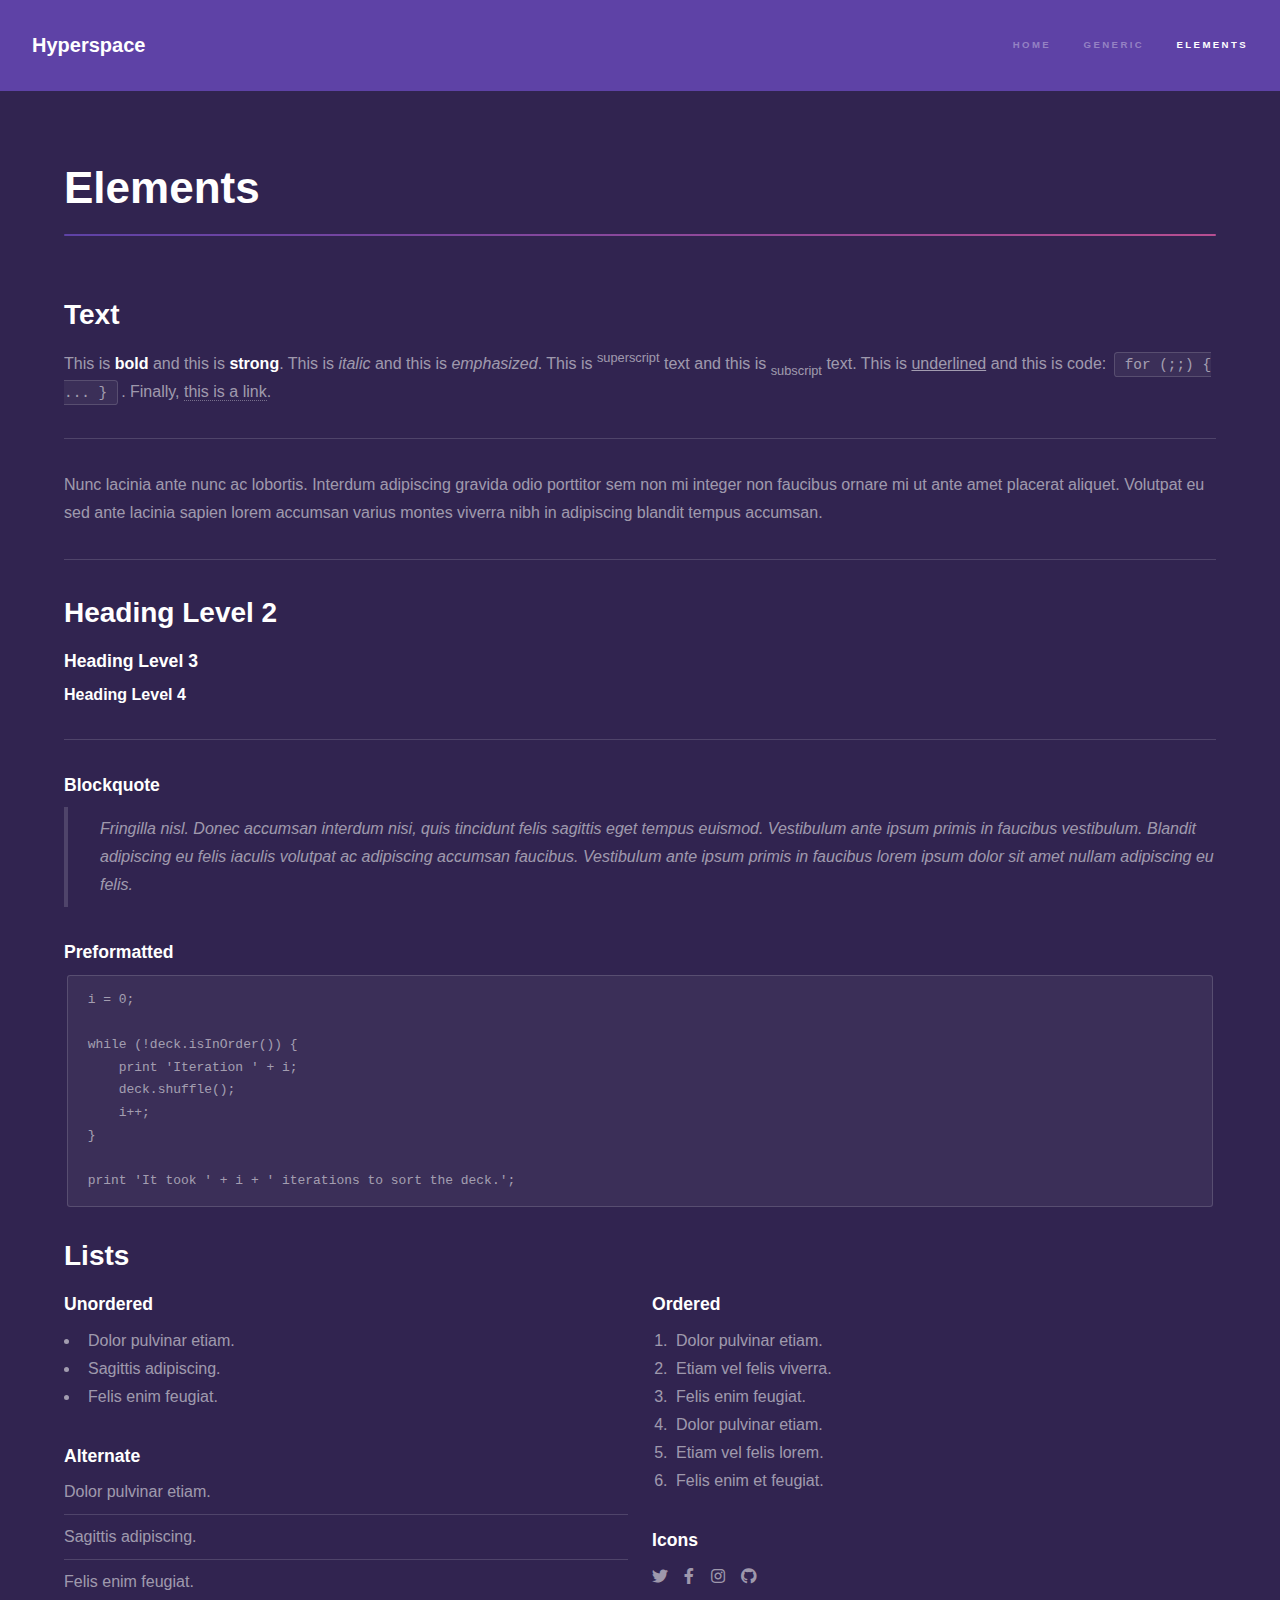
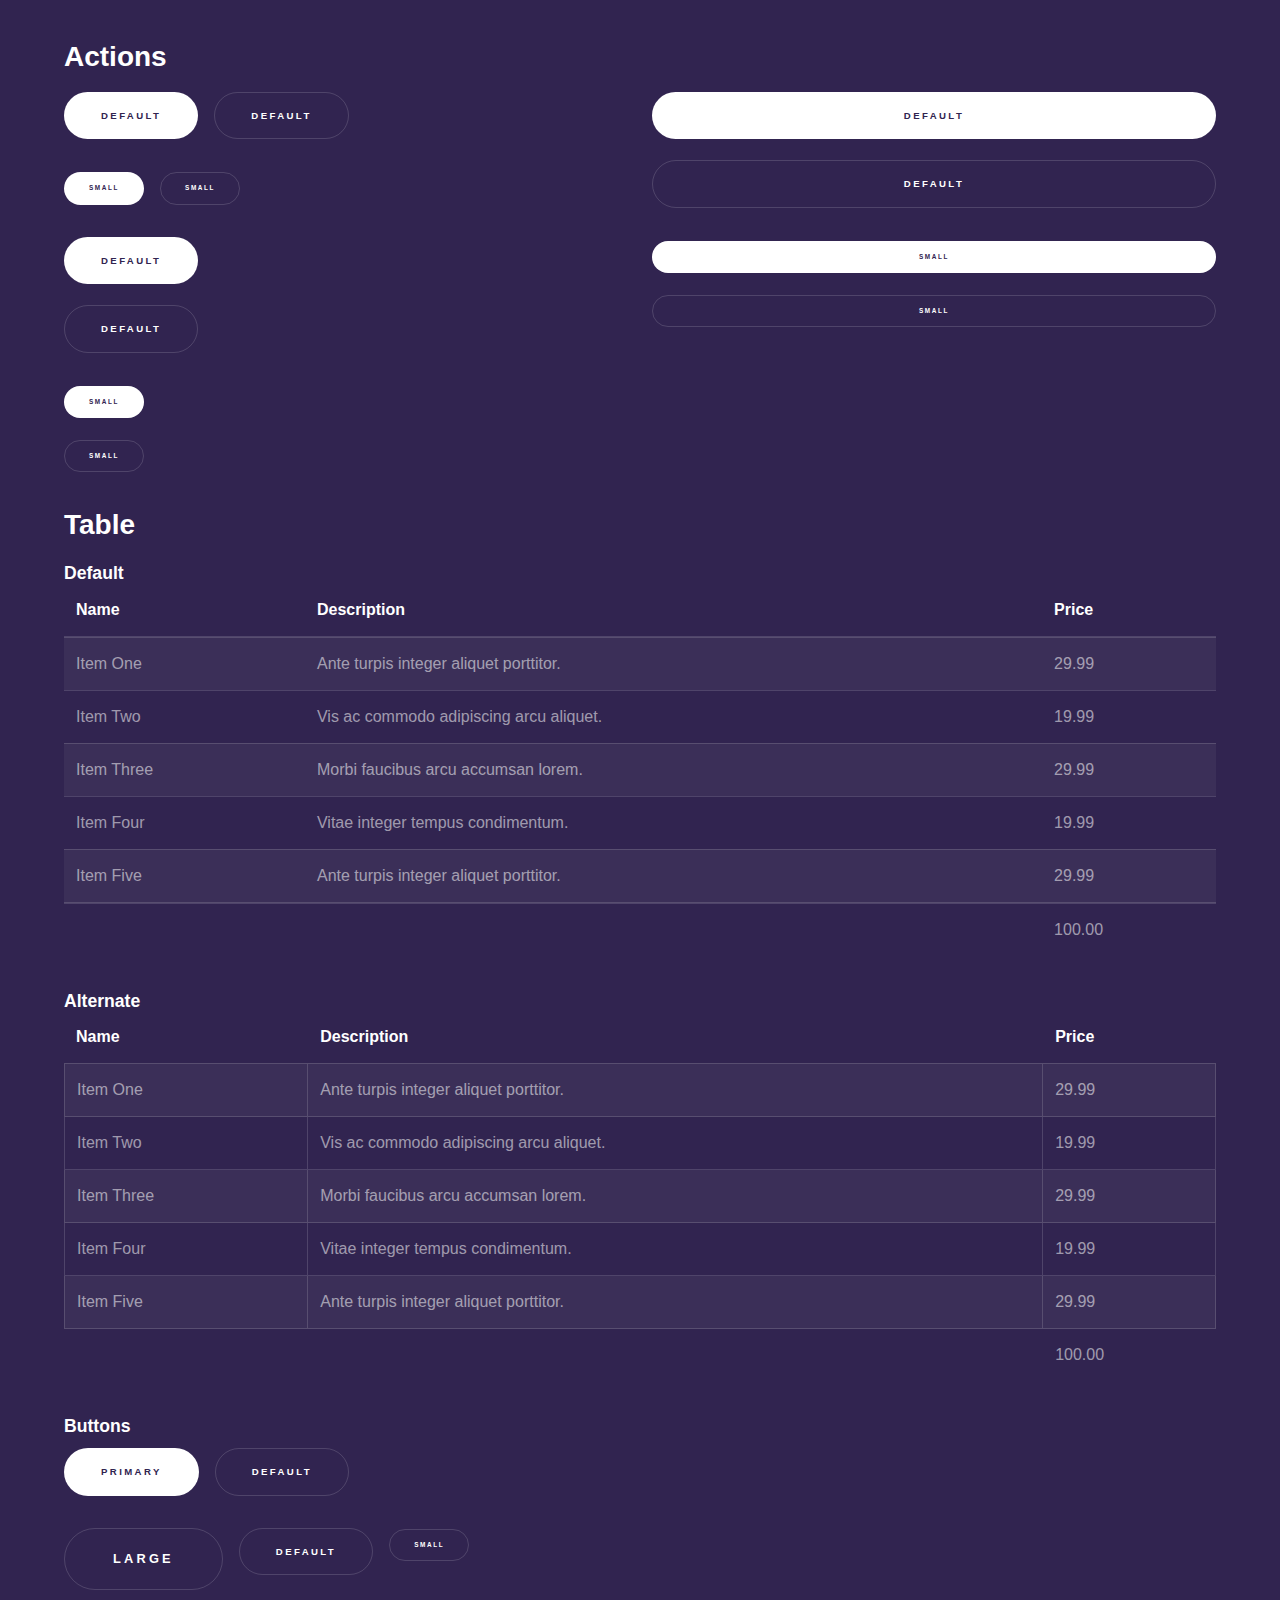
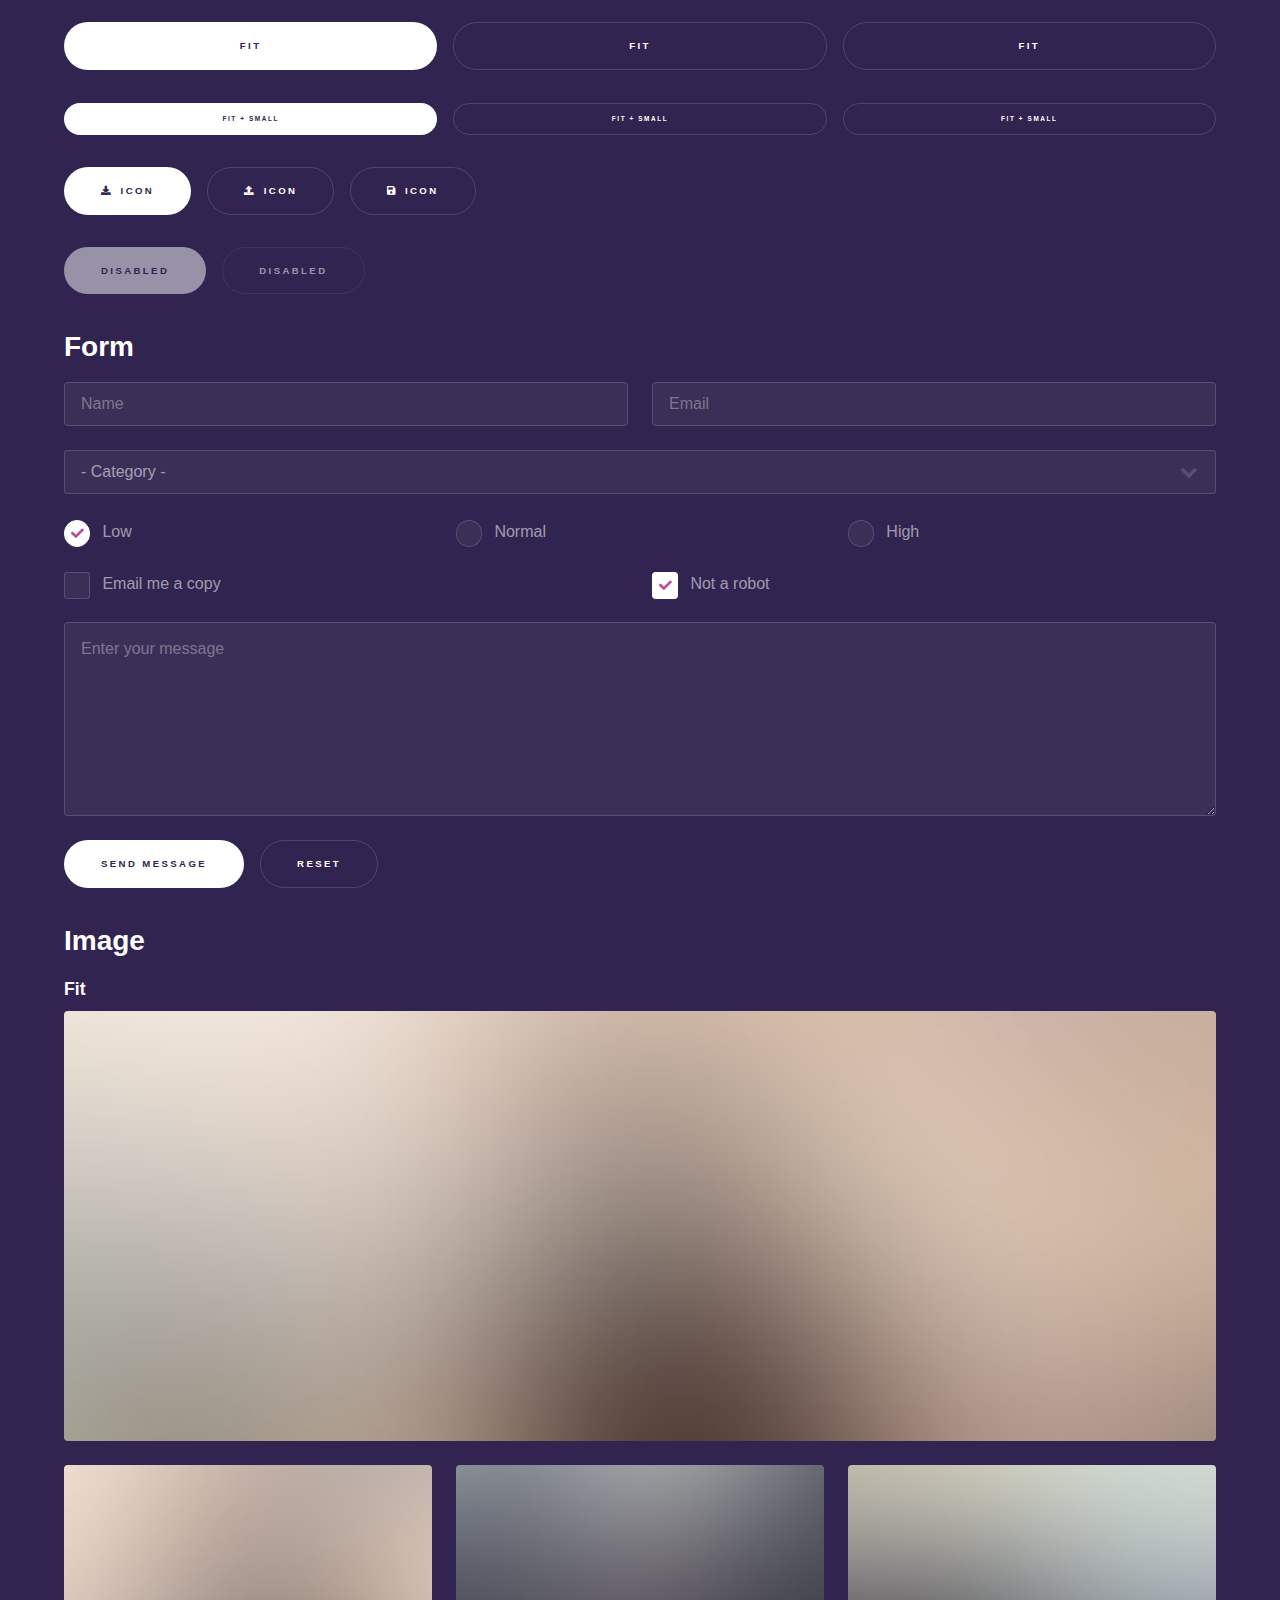
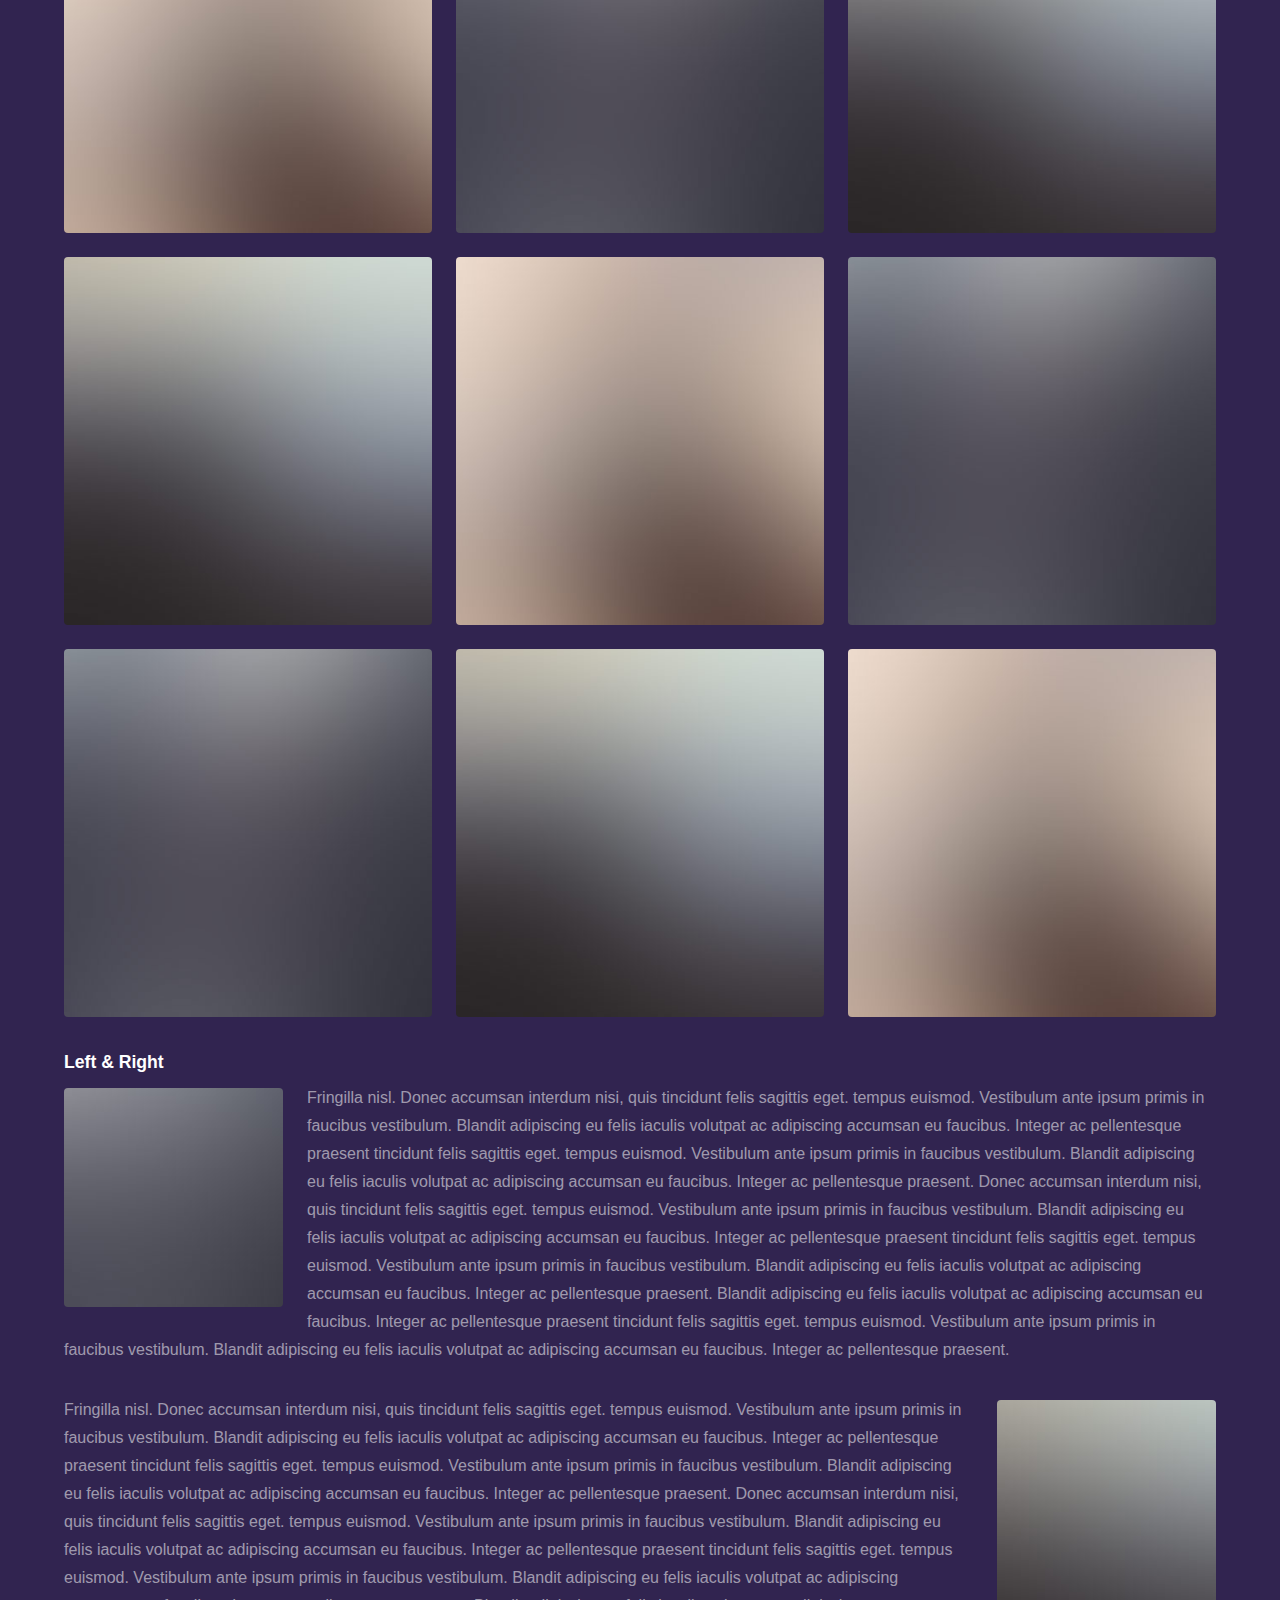
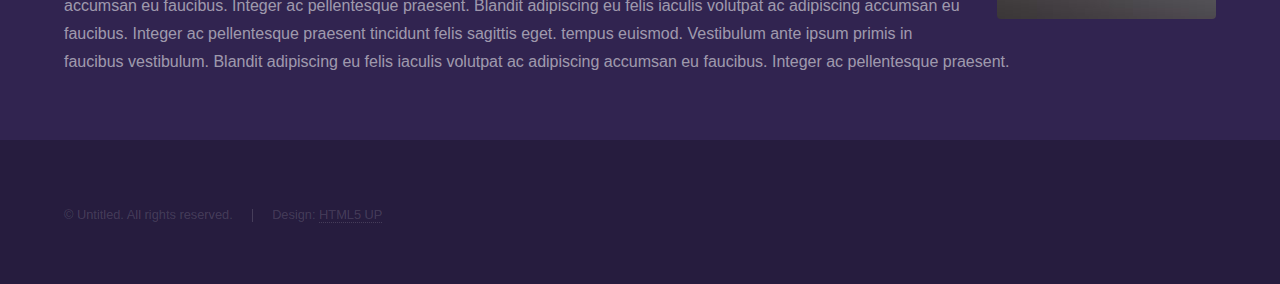
==== elements.html @ 71887a50 "Add files via upload" ====
<!DOCTYPE HTML>
<!--
	Hyperspace by HTML5 UP
	html5up.net | @ajlkn
	Free for personal and commercial use under the CCA 3.0 license (html5up.net/license)
-->
<html>
	<head>
		<title>Elements - Hyperspace by HTML5 UP</title>
		<meta charset="utf-8" />
		<meta name="viewport" content="width=device-width, initial-scale=1, user-scalable=no" />
		<link rel="stylesheet" href="assets/css/main.css" />
		<noscript><link rel="stylesheet" href="assets/css/noscript.css" /></noscript>
	</head>
	<body class="is-preload">

		<!-- Header -->
			<header id="header">
				<a href="index.html" class="title">Hyperspace</a>
				<nav>
					<ul>
						<li><a href="index.html">Home</a></li>
						<li><a href="generic.html">Generic</a></li>
						<li><a href="elements.html"  class="active">Elements</a></li>
					</ul>
				</nav>
			</header>

		<!-- Wrapper -->
			<div id="wrapper">

				<!-- Main -->
					<section id="main" class="wrapper">
						<div class="inner">
							<h1 class="major">Elements</h1>

							<!-- Text -->
								<section>
									<h2>Text</h2>
									<p>This is <b>bold</b> and this is <strong>strong</strong>. This is <i>italic</i> and this is <em>emphasized</em>.
									This is <sup>superscript</sup> text and this is <sub>subscript</sub> text.
									This is <u>underlined</u> and this is code: <code>for (;;) { ... }</code>. Finally, <a href="#">this is a link</a>.</p>
									<hr />
									<p>Nunc lacinia ante nunc ac lobortis. Interdum adipiscing gravida odio porttitor sem non mi integer non faucibus ornare mi ut ante amet placerat aliquet. Volutpat eu sed ante lacinia sapien lorem accumsan varius montes viverra nibh in adipiscing blandit tempus accumsan.</p>
									<hr />
									<h2>Heading Level 2</h2>
									<h3>Heading Level 3</h3>
									<h4>Heading Level 4</h4>
									<hr />
									<h3>Blockquote</h3>
									<blockquote>Fringilla nisl. Donec accumsan interdum nisi, quis tincidunt felis sagittis eget tempus euismod. Vestibulum ante ipsum primis in faucibus vestibulum. Blandit adipiscing eu felis iaculis volutpat ac adipiscing accumsan faucibus. Vestibulum ante ipsum primis in faucibus lorem ipsum dolor sit amet nullam adipiscing eu felis.</blockquote>
									<h3>Preformatted</h3>
									<pre><code>i = 0;

while (!deck.isInOrder()) {
    print 'Iteration ' + i;
    deck.shuffle();
    i++;
}

print 'It took ' + i + ' iterations to sort the deck.';</code></pre>
								</section>

							<!-- Lists -->
								<section>
									<h2>Lists</h2>
									<div class="row">
										<div class="col-6 col-12-medium">
											<h3>Unordered</h3>
											<ul>
												<li>Dolor pulvinar etiam.</li>
												<li>Sagittis adipiscing.</li>
												<li>Felis enim feugiat.</li>
											</ul>
											<h3>Alternate</h3>
											<ul class="alt">
												<li>Dolor pulvinar etiam.</li>
												<li>Sagittis adipiscing.</li>
												<li>Felis enim feugiat.</li>
											</ul>
										</div>
										<div class="col-6 col-12-medium">
											<h3>Ordered</h3>
											<ol>
												<li>Dolor pulvinar etiam.</li>
												<li>Etiam vel felis viverra.</li>
												<li>Felis enim feugiat.</li>
												<li>Dolor pulvinar etiam.</li>
												<li>Etiam vel felis lorem.</li>
												<li>Felis enim et feugiat.</li>
											</ol>
											<h3>Icons</h3>
											<ul class="icons">
												<li><a href="#" class="icon brands fa-twitter"><span class="label">Twitter</span></a></li>
												<li><a href="#" class="icon brands fa-facebook-f"><span class="label">Facebook</span></a></li>
												<li><a href="#" class="icon brands fa-instagram"><span class="label">Instagram</span></a></li>
												<li><a href="#" class="icon brands fa-github"><span class="label">Github</span></a></li>
											</ul>
										</div>
									</div>
									<h2>Actions</h2>
									<div class="row">
										<div class="col-6 col-12-medium">
											<ul class="actions">
												<li><a href="#" class="button primary">Default</a></li>
												<li><a href="#" class="button">Default</a></li>
											</ul>
											<ul class="actions small">
												<li><a href="#" class="button primary small">Small</a></li>
												<li><a href="#" class="button small">Small</a></li>
											</ul>
											<ul class="actions stacked">
												<li><a href="#" class="button primary">Default</a></li>
												<li><a href="#" class="button">Default</a></li>
											</ul>
											<ul class="actions stacked">
												<li><a href="#" class="button primary small">Small</a></li>
												<li><a href="#" class="button small">Small</a></li>
											</ul>
										</div>
										<div class="col-6 col-12-medium">
											<ul class="actions stacked">
												<li><a href="#" class="button primary fit">Default</a></li>
												<li><a href="#" class="button fit">Default</a></li>
											</ul>
											<ul class="actions stacked">
												<li><a href="#" class="button primary small fit">Small</a></li>
												<li><a href="#" class="button small fit">Small</a></li>
											</ul>
										</div>
									</div>
								</section>

							<!-- Table -->
								<section>
									<h2>Table</h2>
									<h3>Default</h3>
									<div class="table-wrapper">
										<table>
											<thead>
												<tr>
													<th>Name</th>
													<th>Description</th>
													<th>Price</th>
												</tr>
											</thead>
											<tbody>
												<tr>
													<td>Item One</td>
													<td>Ante turpis integer aliquet porttitor.</td>
													<td>29.99</td>
												</tr>
												<tr>
													<td>Item Two</td>
													<td>Vis ac commodo adipiscing arcu aliquet.</td>
													<td>19.99</td>
												</tr>
												<tr>
													<td>Item Three</td>
													<td> Morbi faucibus arcu accumsan lorem.</td>
													<td>29.99</td>
												</tr>
												<tr>
													<td>Item Four</td>
													<td>Vitae integer tempus condimentum.</td>
													<td>19.99</td>
												</tr>
												<tr>
													<td>Item Five</td>
													<td>Ante turpis integer aliquet porttitor.</td>
													<td>29.99</td>
												</tr>
											</tbody>
											<tfoot>
												<tr>
													<td colspan="2"></td>
													<td>100.00</td>
												</tr>
											</tfoot>
										</table>
									</div>

									<h3>Alternate</h3>
									<div class="table-wrapper">
										<table class="alt">
											<thead>
												<tr>
													<th>Name</th>
													<th>Description</th>
													<th>Price</th>
												</tr>
											</thead>
											<tbody>
												<tr>
													<td>Item One</td>
													<td>Ante turpis integer aliquet porttitor.</td>
													<td>29.99</td>
												</tr>
												<tr>
													<td>Item Two</td>
													<td>Vis ac commodo adipiscing arcu aliquet.</td>
													<td>19.99</td>
												</tr>
												<tr>
													<td>Item Three</td>
													<td> Morbi faucibus arcu accumsan lorem.</td>
													<td>29.99</td>
												</tr>
												<tr>
													<td>Item Four</td>
													<td>Vitae integer tempus condimentum.</td>
													<td>19.99</td>
												</tr>
												<tr>
													<td>Item Five</td>
													<td>Ante turpis integer aliquet porttitor.</td>
													<td>29.99</td>
												</tr>
											</tbody>
											<tfoot>
												<tr>
													<td colspan="2"></td>
													<td>100.00</td>
												</tr>
											</tfoot>
										</table>
									</div>
								</section>

							<!-- Buttons -->
								<section>
									<h3>Buttons</h3>
									<ul class="actions">
										<li><a href="#" class="button primary">Primary</a></li>
										<li><a href="#" class="button">Default</a></li>
									</ul>
									<ul class="actions">
										<li><a href="#" class="button large">Large</a></li>
										<li><a href="#" class="button">Default</a></li>
										<li><a href="#" class="button small">Small</a></li>
									</ul>
									<ul class="actions fit">
										<li><a href="#" class="button primary fit">Fit</a></li>
										<li><a href="#" class="button fit">Fit</a></li>
										<li><a href="#" class="button fit">Fit</a></li>
									</ul>
									<ul class="actions fit small">
										<li><a href="#" class="button primary fit small">Fit + Small</a></li>
										<li><a href="#" class="button fit small">Fit + Small</a></li>
										<li><a href="#" class="button fit small">Fit + Small</a></li>
									</ul>
									<ul class="actions">
										<li><a href="#" class="button primary icon solid fa-download">Icon</a></li>
										<li><a href="#" class="button icon solid fa-upload">Icon</a></li>
										<li><a href="#" class="button icon solid fa-save">Icon</a></li>
									</ul>
									<ul class="actions">
										<li><span class="button primary disabled">Disabled</span></li>
										<li><span class="button disabled">Disabled</span></li>
									</ul>
								</section>

							<!-- Form -->
								<section>
									<h2>Form</h2>
									<form method="post" action="#">
										<div class="row gtr-uniform">
											<div class="col-6 col-12-xsmall">
												<input type="text" name="demo-name" id="demo-name" value="" placeholder="Name" />
											</div>
											<div class="col-6 col-12-xsmall">
												<input type="email" name="demo-email" id="demo-email" value="" placeholder="Email" />
											</div>
											<div class="col-12">
												<select name="demo-category" id="demo-category">
													<option value="">- Category -</option>
													<option value="1">Manufacturing</option>
													<option value="1">Shipping</option>
													<option value="1">Administration</option>
													<option value="1">Human Resources</option>
												</select>
											</div>
											<div class="col-4 col-12-small">
												<input type="radio" id="demo-priority-low" name="demo-priority" checked>
												<label for="demo-priority-low">Low</label>
											</div>
											<div class="col-4 col-12-small">
												<input type="radio" id="demo-priority-normal" name="demo-priority">
												<label for="demo-priority-normal">Normal</label>
											</div>
											<div class="col-4 col-12-small">
												<input type="radio" id="demo-priority-high" name="demo-priority">
												<label for="demo-priority-high">High</label>
											</div>
											<div class="col-6 col-12-small">
												<input type="checkbox" id="demo-copy" name="demo-copy">
												<label for="demo-copy">Email me a copy</label>
											</div>
											<div class="col-6 col-12-small">
												<input type="checkbox" id="demo-human" name="demo-human" checked>
												<label for="demo-human">Not a robot</label>
											</div>
											<div class="col-12">
												<textarea name="demo-message" id="demo-message" placeholder="Enter your message" rows="6"></textarea>
											</div>
											<div class="col-12">
												<ul class="actions">
													<li><input type="submit" value="Send Message" class="primary" /></li>
													<li><input type="reset" value="Reset" /></li>
												</ul>
											</div>
										</div>
									</form>
								</section>

							<!-- Image -->
								<section>
									<h2>Image</h2>
									<h3>Fit</h3>
									<div class="box alt">
										<div class="row gtr-uniform">
											<div class="col-12"><span class="image fit"><img src="images/pic04.jpg" alt="" /></span></div>
											<div class="col-4"><span class="image fit"><img src="images/pic01.jpg" alt="" /></span></div>
											<div class="col-4"><span class="image fit"><img src="images/pic02.jpg" alt="" /></span></div>
											<div class="col-4"><span class="image fit"><img src="images/pic03.jpg" alt="" /></span></div>
											<div class="col-4"><span class="image fit"><img src="images/pic03.jpg" alt="" /></span></div>
											<div class="col-4"><span class="image fit"><img src="images/pic01.jpg" alt="" /></span></div>
											<div class="col-4"><span class="image fit"><img src="images/pic02.jpg" alt="" /></span></div>
											<div class="col-4"><span class="image fit"><img src="images/pic02.jpg" alt="" /></span></div>
											<div class="col-4"><span class="image fit"><img src="images/pic03.jpg" alt="" /></span></div>
											<div class="col-4"><span class="image fit"><img src="images/pic01.jpg" alt="" /></span></div>
										</div>
									</div>
									<h3>Left &amp; Right</h3>
									<p><span class="image left"><img src="images/pic05.jpg" alt="" /></span>Fringilla nisl. Donec accumsan interdum nisi, quis tincidunt felis sagittis eget. tempus euismod. Vestibulum ante ipsum primis in faucibus vestibulum. Blandit adipiscing eu felis iaculis volutpat ac adipiscing accumsan eu faucibus. Integer ac pellentesque praesent tincidunt felis sagittis eget. tempus euismod. Vestibulum ante ipsum primis in faucibus vestibulum. Blandit adipiscing eu felis iaculis volutpat ac adipiscing accumsan eu faucibus. Integer ac pellentesque praesent. Donec accumsan interdum nisi, quis tincidunt felis sagittis eget. tempus euismod. Vestibulum ante ipsum primis in faucibus vestibulum. Blandit adipiscing eu felis iaculis volutpat ac adipiscing accumsan eu faucibus. Integer ac pellentesque praesent tincidunt felis sagittis eget. tempus euismod. Vestibulum ante ipsum primis in faucibus vestibulum. Blandit adipiscing eu felis iaculis volutpat ac adipiscing accumsan eu faucibus. Integer ac pellentesque praesent. Blandit adipiscing eu felis iaculis volutpat ac adipiscing accumsan eu faucibus. Integer ac pellentesque praesent tincidunt felis sagittis eget. tempus euismod. Vestibulum ante ipsum primis in faucibus vestibulum. Blandit adipiscing eu felis iaculis volutpat ac adipiscing accumsan eu faucibus. Integer ac pellentesque praesent.</p>
									<p><span class="image right"><img src="images/pic06.jpg" alt="" /></span>Fringilla nisl. Donec accumsan interdum nisi, quis tincidunt felis sagittis eget. tempus euismod. Vestibulum ante ipsum primis in faucibus vestibulum. Blandit adipiscing eu felis iaculis volutpat ac adipiscing accumsan eu faucibus. Integer ac pellentesque praesent tincidunt felis sagittis eget. tempus euismod. Vestibulum ante ipsum primis in faucibus vestibulum. Blandit adipiscing eu felis iaculis volutpat ac adipiscing accumsan eu faucibus. Integer ac pellentesque praesent. Donec accumsan interdum nisi, quis tincidunt felis sagittis eget. tempus euismod. Vestibulum ante ipsum primis in faucibus vestibulum. Blandit adipiscing eu felis iaculis volutpat ac adipiscing accumsan eu faucibus. Integer ac pellentesque praesent tincidunt felis sagittis eget. tempus euismod. Vestibulum ante ipsum primis in faucibus vestibulum. Blandit adipiscing eu felis iaculis volutpat ac adipiscing accumsan eu faucibus. Integer ac pellentesque praesent. Blandit adipiscing eu felis iaculis volutpat ac adipiscing accumsan eu faucibus. Integer ac pellentesque praesent tincidunt felis sagittis eget. tempus euismod. Vestibulum ante ipsum primis in faucibus vestibulum. Blandit adipiscing eu felis iaculis volutpat ac adipiscing accumsan eu faucibus. Integer ac pellentesque praesent.</p>
								</section>

						</div>
					</section>

			</div>

		<!-- Footer -->
			<footer id="footer" class="wrapper alt">
				<div class="inner">
					<ul class="menu">
						<li>&copy; Untitled. All rights reserved.</li><li>Design: <a href="http://html5up.net">HTML5 UP</a></li>
					</ul>
				</div>
			</footer>

		<!-- Scripts -->
			<script src="assets/js/jquery.min.js"></script>
			<script src="assets/js/jquery.scrollex.min.js"></script>
			<script src="assets/js/jquery.scrolly.min.js"></script>
			<script src="assets/js/browser.min.js"></script>
			<script src="assets/js/breakpoints.min.js"></script>
			<script src="assets/js/util.js"></script>
			<script src="assets/js/main.js"></script>

	</body>
</html>
---- assets/css/main.css ----
@import url(fontawesome-all.min.css);

/*
	Hyperspace by HTML5 UP
	html5up.net | @ajlkn
	Free for personal and commercial use under the CCA 3.0 license (html5up.net/license)
*/

html, body, div, span, applet, object,
iframe, h1, h2, h3, h4, h5, h6, p, blockquote,
pre, a, abbr, acronym, address, big, cite,
code, del, dfn, em, img, ins, kbd, q, s, samp,
small, strike, strong, sub, sup, tt, var, b,
u, i, center, dl, dt, dd, ol, ul, li, fieldset,
form, label, legend, table, caption, tbody,
tfoot, thead, tr, th, td, article, aside,
canvas, details, embed, figure, figcaption,
footer, header, hgroup, menu, nav, output, ruby,
section, summary, time, mark, audio, video {
	margin: 0;
	padding: 0;
	border: 0;
	font-size: 100%;
	font: inherit;
	vertical-align: baseline;}

article, aside, details, figcaption, figure,
footer, header, hgroup, menu, nav, section {
	display: block;}

body {
	line-height: 1;
}

ol, ul {
	list-style: none;
}

blockquote, q {
	quotes: none;
}

	blockquote:before, blockquote:after, q:before, q:after {
		content: '';
		content: none;
	}

table {
	border-collapse: collapse;
	border-spacing: 0;
}

body {
	-webkit-text-size-adjust: none;
}

mark {
	background-color: transparent;
	color: inherit;
}

input::-moz-focus-inner {
	border: 0;
	padding: 0;
}

input, select, textarea {
	-moz-appearance: none;
	-webkit-appearance: none;
	-ms-appearance: none;
	appearance: none;
}

/* Basic */

	@-ms-viewport {
		width: device-width;
	}

	body {
		-ms-overflow-style: scrollbar;
	}

	@media screen and (max-width: 480px) {

		html, body {
			min-width: 320px;
		}

	}

	html {
		box-sizing: border-box;
	}

	*, *:before, *:after {
		box-sizing: inherit;
	}

	body {
		background: #312450;
	}

		body.is-preload *, body.is-preload *:before, body.is-preload *:after {
			-moz-animation: none !important;
			-webkit-animation: none !important;
			-ms-animation: none !important;
			animation: none !important;
			-moz-transition: none !important;
			-webkit-transition: none !important;
			-ms-transition: none !important;
			transition: none !important;
		}

/* Type */

	body, input, select, textarea {
		color: rgba(255, 255, 255, 0.55);
		font-family: Arial, Helvetica, sans-serif;
		font-size: 16.5pt;
		font-weight: normal;
		line-height: 1.75;
	}

		@media screen and (max-width: 1680px) {

			body, input, select, textarea {
				font-size: 13pt;
			}

		}

		@media screen and (max-width: 1280px) {

			body, input, select, textarea {
				font-size: 12pt;
			}

		}

		@media screen and (max-width: 360px) {

			body, input, select, textarea {
				font-size: 11pt;
			}

		}

	a {
		-moz-transition: color 0.2s ease, border-bottom-color 0.2s ease;
		-webkit-transition: color 0.2s ease, border-bottom-color 0.2s ease;
		-ms-transition: color 0.2s ease, border-bottom-color 0.2s ease;
		transition: color 0.2s ease, border-bottom-color 0.2s ease;
		border-bottom: dotted 1px rgba(255, 255, 255, 0.35);
		color: inherit;
		text-decoration: none;
	}

		a:hover {
			border-bottom-color: transparent;
			color: #ffffff;
		}

	strong, b {
		color: #ffffff;
		font-weight: bold;
	}

	em, i {
		font-style: italic;
	}

	p {
		margin: 0 0 2em 0;
	}

	h1, h2, h3, h4, h5, h6 {
		color: #ffffff;
		font-weight: bold;
		line-height: 1.5;
		margin: 0 0 0.5em 0;
	}

		h1 a, h2 a, h3 a, h4 a, h5 a, h6 a {
			color: inherit;
			text-decoration: none;
		}

	h1 {
		font-size: 2.75em;
	}

		h1.major {
			margin: 0 0 1.3em 0;
			position: relative;
			padding-bottom: 0.35em;
		}

			h1.major:after {
				background-image: -moz-linear-gradient(to right, #5e42a6, #b74e91);
				background-image: -webkit-linear-gradient(to right, #5e42a6, #b74e91);
				background-image: -ms-linear-gradient(to right, #5e42a6, #b74e91);
				background-image: linear-gradient(to right, #5e42a6, #b74e91);
				-moz-transition: max-width 0.2s ease;
				-webkit-transition: max-width 0.2s ease;
				-ms-transition: max-width 0.2s ease;
				transition: max-width 0.2s ease;
				border-radius: 0.2em;
				bottom: 0;
				content: '';
				height: 0.05em;
				position: absolute;
				right: 0;
				width: 100%;
			}

	h2 {
		font-size: 1.75em;
	}

	h3 {
		font-size: 1.1em;
	}

	h4 {
		font-size: 1em;
	}

	h5 {
		font-size: 0.8em;
	}

	h6 {
		font-size: 0.6em;
	}

	@media screen and (max-width: 736px) {

		h1 {
			font-size: 2em;
		}

		h2 {
			font-size: 1.25em;
		}

		h3 {
			font-size: 1em;
		}

		h4 {
			font-size: 0.8em;
		}

		h5 {
			font-size: 0.6em;
		}

		h6 {
			font-size: 0.6em;
		}

	}

	sub {
		font-size: 0.8em;
		position: relative;
		top: 0.5em;
	}

	sup {
		font-size: 0.8em;
		position: relative;
		top: -0.5em;
	}

	blockquote {
		border-left: solid 4px rgba(255, 255, 255, 0.15);
		font-style: italic;
		margin: 0 0 2em 0;
		padding: 0.5em 0 0.5em 2em;
	}

	code {
		background: rgba(255, 255, 255, 0.05);
		border-radius: 0.25em;
		border: solid 1px rgba(255, 255, 255, 0.15);
		font-family: "Courier New", monospace;
		font-size: 0.9em;
		margin: 0 0.25em;
		padding: 0.25em 0.65em;
	}

	pre {
		-webkit-overflow-scrolling: touch;
		font-family: "Courier New", monospace;
		font-size: 0.9em;
		margin: 0 0 2em 0;
	}

		pre code {
			display: block;
			line-height: 1.75em;
			padding: 1em 1.5em;
			overflow-x: auto;
		}

	hr {
		border: 0;
		border-bottom: solid 1px rgba(255, 255, 255, 0.15);
		margin: 2em 0;
	}

		hr.major {
			margin: 3em 0;
		}

	.align-left {
		text-align: left;
	}

	.align-center {
		text-align: center;
	}

	.align-right {
		text-align: right;
	}

/* Row */

	.row {
		display: flex;
		flex-wrap: wrap;
		box-sizing: border-box;
		align-items: stretch;
	}

		.row > * {
			box-sizing: border-box;
		}

		.row.gtr-uniform > * > :last-child {
			margin-bottom: 0;
		}

		.row.aln-left {
			justify-content: flex-start;
		}

		.row.aln-center {
			justify-content: center;
		}

		.row.aln-right {
			justify-content: flex-end;
		}

		.row.aln-top {
			align-items: flex-start;
		}

		.row.aln-middle {
			align-items: center;
		}

		.row.aln-bottom {
			align-items: flex-end;
		}

		.row > .imp {
			order: -1;
		}

		.row > .col-1 {
			width: 8.33333%;
		}

		.row > .off-1 {
			margin-left: 8.33333%;
		}

		.row > .col-2 {
			width: 16.66667%;
		}

		.row > .off-2 {
			margin-left: 16.66667%;
		}

		.row > .col-3 {
			width: 25%;
		}

		.row > .off-3 {
			margin-left: 25%;
		}

		.row > .col-4 {
			width: 33.33333%;
		}

		.row > .off-4 {
			margin-left: 33.33333%;
		}

		.row > .col-5 {
			width: 41.66667%;
		}

		.row > .off-5 {
			margin-left: 41.66667%;
		}

		.row > .col-6 {
			width: 50%;
		}

		.row > .off-6 {
			margin-left: 50%;
		}

		.row > .col-7 {
			width: 58.33333%;
		}

		.row > .off-7 {
			margin-left: 58.33333%;
		}

		.row > .col-8 {
			width: 66.66667%;
		}

		.row > .off-8 {
			margin-left: 66.66667%;
		}

		.row > .col-9 {
			width: 75%;
		}

		.row > .off-9 {
			margin-left: 75%;
		}

		.row > .col-10 {
			width: 83.33333%;
		}

		.row > .off-10 {
			margin-left: 83.33333%;
		}

		.row > .col-11 {
			width: 91.66667%;
		}

		.row > .off-11 {
			margin-left: 91.66667%;
		}

		.row > .col-12 {
			width: 100%;
		}

		.row > .off-12 {
			margin-left: 100%;
		}

		.row.gtr-0 {
			margin-top: 0;
			margin-left: 0em;
		}

			.row.gtr-0 > * {
				padding: 0 0 0 0em;
			}

			.row.gtr-0.gtr-uniform {
				margin-top: 0em;
			}

				.row.gtr-0.gtr-uniform > * {
					padding-top: 0em;
				}

		.row.gtr-25 {
			margin-top: 0;
			margin-left: -0.375em;
		}

			.row.gtr-25 > * {
				padding: 0 0 0 0.375em;
			}

			.row.gtr-25.gtr-uniform {
				margin-top: -0.375em;
			}

				.row.gtr-25.gtr-uniform > * {
					padding-top: 0.375em;
				}

		.row.gtr-50 {
			margin-top: 0;
			margin-left: -0.75em;
		}

			.row.gtr-50 > * {
				padding: 0 0 0 0.75em;
			}

			.row.gtr-50.gtr-uniform {
				margin-top: -0.75em;
			}

				.row.gtr-50.gtr-uniform > * {
					padding-top: 0.75em;
				}

		.row {
			margin-top: 0;
			margin-left: -1.5em;
		}

			.row > * {
				padding: 0 0 0 1.5em;
			}

			.row.gtr-uniform {
				margin-top: -1.5em;
			}

				.row.gtr-uniform > * {
					padding-top: 1.5em;
				}

		.row.gtr-150 {
			margin-top: 0;
			margin-left: -2.25em;
		}

			.row.gtr-150 > * {
				padding: 0 0 0 2.25em;
			}

			.row.gtr-150.gtr-uniform {
				margin-top: -2.25em;
			}

				.row.gtr-150.gtr-uniform > * {
					padding-top: 2.25em;
				}

		.row.gtr-200 {
			margin-top: 0;
			margin-left: -3em;
		}

			.row.gtr-200 > * {
				padding: 0 0 0 3em;
			}

			.row.gtr-200.gtr-uniform {
				margin-top: -3em;
			}

				.row.gtr-200.gtr-uniform > * {
					padding-top: 3em;
				}

		@media screen and (max-width: 1680px) {

			.row {
				display: flex;
				flex-wrap: wrap;
				box-sizing: border-box;
				align-items: stretch;
			}

				.row > * {
					box-sizing: border-box;
				}

				.row.gtr-uniform > * > :last-child {
					margin-bottom: 0;
				}

				.row.aln-left {
					justify-content: flex-start;
				}

				.row.aln-center {
					justify-content: center;
				}

				.row.aln-right {
					justify-content: flex-end;
				}

				.row.aln-top {
					align-items: flex-start;
				}

				.row.aln-middle {
					align-items: center;
				}

				.row.aln-bottom {
					align-items: flex-end;
				}

				.row > .imp-xlarge {
					order: -1;
				}

				.row > .col-1-xlarge {
					width: 8.33333%;
				}

				.row > .off-1-xlarge {
					margin-left: 8.33333%;
				}

				.row > .col-2-xlarge {
					width: 16.66667%;
				}

				.row > .off-2-xlarge {
					margin-left: 16.66667%;
				}

				.row > .col-3-xlarge {
					width: 25%;
				}

				.row > .off-3-xlarge {
					margin-left: 25%;
				}

				.row > .col-4-xlarge {
					width: 33.33333%;
				}

				.row > .off-4-xlarge {
					margin-left: 33.33333%;
				}

				.row > .col-5-xlarge {
					width: 41.66667%;
				}

				.row > .off-5-xlarge {
					margin-left: 41.66667%;
				}

				.row > .col-6-xlarge {
					width: 50%;
				}

				.row > .off-6-xlarge {
					margin-left: 50%;
				}

				.row > .col-7-xlarge {
					width: 58.33333%;
				}

				.row > .off-7-xlarge {
					margin-left: 58.33333%;
				}

				.row > .col-8-xlarge {
					width: 66.66667%;
				}

				.row > .off-8-xlarge {
					margin-left: 66.66667%;
				}

				.row > .col-9-xlarge {
					width: 75%;
				}

				.row > .off-9-xlarge {
					margin-left: 75%;
				}

				.row > .col-10-xlarge {
					width: 83.33333%;
				}

				.row > .off-10-xlarge {
					margin-left: 83.33333%;
				}

				.row > .col-11-xlarge {
					width: 91.66667%;
				}

				.row > .off-11-xlarge {
					margin-left: 91.66667%;
				}

				.row > .col-12-xlarge {
					width: 100%;
				}

				.row > .off-12-xlarge {
					margin-left: 100%;
				}

				.row.gtr-0 {
					margin-top: 0;
					margin-left: 0em;
				}

					.row.gtr-0 > * {
						padding: 0 0 0 0em;
					}

					.row.gtr-0.gtr-uniform {
						margin-top: 0em;
					}

						.row.gtr-0.gtr-uniform > * {
							padding-top: 0em;
						}

				.row.gtr-25 {
					margin-top: 0;
					margin-left: -0.375em;
				}

					.row.gtr-25 > * {
						padding: 0 0 0 0.375em;
					}

					.row.gtr-25.gtr-uniform {
						margin-top: -0.375em;
					}

						.row.gtr-25.gtr-uniform > * {
							padding-top: 0.375em;
						}

				.row.gtr-50 {
					margin-top: 0;
					margin-left: -0.75em;
				}

					.row.gtr-50 > * {
						padding: 0 0 0 0.75em;
					}

					.row.gtr-50.gtr-uniform {
						margin-top: -0.75em;
					}

						.row.gtr-50.gtr-uniform > * {
							padding-top: 0.75em;
						}

				.row {
					margin-top: 0;
					margin-left: -1.5em;
				}

					.row > * {
						padding: 0 0 0 1.5em;
					}

					.row.gtr-uniform {
						margin-top: -1.5em;
					}

						.row.gtr-uniform > * {
							padding-top: 1.5em;
						}

				.row.gtr-150 {
					margin-top: 0;
					margin-left: -2.25em;
				}

					.row.gtr-150 > * {
						padding: 0 0 0 2.25em;
					}

					.row.gtr-150.gtr-uniform {
						margin-top: -2.25em;
					}

						.row.gtr-150.gtr-uniform > * {
							padding-top: 2.25em;
						}

				.row.gtr-200 {
					margin-top: 0;
					margin-left: -3em;
				}

					.row.gtr-200 > * {
						padding: 0 0 0 3em;
					}

					.row.gtr-200.gtr-uniform {
						margin-top: -3em;
					}

						.row.gtr-200.gtr-uniform > * {
							padding-top: 3em;
						}

		}

		@media screen and (max-width: 1280px) {

			.row {
				display: flex;
				flex-wrap: wrap;
				box-sizing: border-box;
				align-items: stretch;
			}

				.row > * {
					box-sizing: border-box;
				}

				.row.gtr-uniform > * > :last-child {
					margin-bottom: 0;
				}

				.row.aln-left {
					justify-content: flex-start;
				}

				.row.aln-center {
					justify-content: center;
				}

				.row.aln-right {
					justify-content: flex-end;
				}

				.row.aln-top {
					align-items: flex-start;
				}

				.row.aln-middle {
					align-items: center;
				}

				.row.aln-bottom {
					align-items: flex-end;
				}

				.row > .imp-large {
					order: -1;
				}

				.row > .col-1-large {
					width: 8.33333%;
				}

				.row > .off-1-large {
					margin-left: 8.33333%;
				}

				.row > .col-2-large {
					width: 16.66667%;
				}

				.row > .off-2-large {
					margin-left: 16.66667%;
				}

				.row > .col-3-large {
					width: 25%;
				}

				.row > .off-3-large {
					margin-left: 25%;
				}

				.row > .col-4-large {
					width: 33.33333%;
				}

				.row > .off-4-large {
					margin-left: 33.33333%;
				}

				.row > .col-5-large {
					width: 41.66667%;
				}

				.row > .off-5-large {
					margin-left: 41.66667%;
				}

				.row > .col-6-large {
					width: 50%;
				}

				.row > .off-6-large {
					margin-left: 50%;
				}

				.row > .col-7-large {
					width: 58.33333%;
				}

				.row > .off-7-large {
					margin-left: 58.33333%;
				}

				.row > .col-8-large {
					width: 66.66667%;
				}

				.row > .off-8-large {
					margin-left: 66.66667%;
				}

				.row > .col-9-large {
					width: 75%;
				}

				.row > .off-9-large {
					margin-left: 75%;
				}

				.row > .col-10-large {
					width: 83.33333%;
				}

				.row > .off-10-large {
					margin-left: 83.33333%;
				}

				.row > .col-11-large {
					width: 91.66667%;
				}

				.row > .off-11-large {
					margin-left: 91.66667%;
				}

				.row > .col-12-large {
					width: 100%;
				}

				.row > .off-12-large {
					margin-left: 100%;
				}

				.row.gtr-0 {
					margin-top: 0;
					margin-left: 0em;
				}

					.row.gtr-0 > * {
						padding: 0 0 0 0em;
					}

					.row.gtr-0.gtr-uniform {
						margin-top: 0em;
					}

						.row.gtr-0.gtr-uniform > * {
							padding-top: 0em;
						}

				.row.gtr-25 {
					margin-top: 0;
					margin-left: -0.375em;
				}

					.row.gtr-25 > * {
						padding: 0 0 0 0.375em;
					}

					.row.gtr-25.gtr-uniform {
						margin-top: -0.375em;
					}

						.row.gtr-25.gtr-uniform > * {
							padding-top: 0.375em;
						}

				.row.gtr-50 {
					margin-top: 0;
					margin-left: -0.75em;
				}

					.row.gtr-50 > * {
						padding: 0 0 0 0.75em;
					}

					.row.gtr-50.gtr-uniform {
						margin-top: -0.75em;
					}

						.row.gtr-50.gtr-uniform > * {
							padding-top: 0.75em;
						}

				.row {
					margin-top: 0;
					margin-left: -1.5em;
				}

					.row > * {
						padding: 0 0 0 1.5em;
					}

					.row.gtr-uniform {
						margin-top: -1.5em;
					}

						.row.gtr-uniform > * {
							padding-top: 1.5em;
						}

				.row.gtr-150 {
					margin-top: 0;
					margin-left: -2.25em;
				}

					.row.gtr-150 > * {
						padding: 0 0 0 2.25em;
					}

					.row.gtr-150.gtr-uniform {
						margin-top: -2.25em;
					}

						.row.gtr-150.gtr-uniform > * {
							padding-top: 2.25em;
						}

				.row.gtr-200 {
					margin-top: 0;
					margin-left: -3em;
				}

					.row.gtr-200 > * {
						padding: 0 0 0 3em;
					}

					.row.gtr-200.gtr-uniform {
						margin-top: -3em;
					}

						.row.gtr-200.gtr-uniform > * {
							padding-top: 3em;
						}

		}

		@media screen and (max-width: 980px) {

			.row {
				display: flex;
				flex-wrap: wrap;
				box-sizing: border-box;
				align-items: stretch;
			}

				.row > * {
					box-sizing: border-box;
				}

				.row.gtr-uniform > * > :last-child {
					margin-bottom: 0;
				}

				.row.aln-left {
					justify-content: flex-start;
				}

				.row.aln-center {
					justify-content: center;
				}

				.row.aln-right {
					justify-content: flex-end;
				}

				.row.aln-top {
					align-items: flex-start;
				}

				.row.aln-middle {
					align-items: center;
				}

				.row.aln-bottom {
					align-items: flex-end;
				}

				.row > .imp-medium {
					order: -1;
				}

				.row > .col-1-medium {
					width: 8.33333%;
				}

				.row > .off-1-medium {
					margin-left: 8.33333%;
				}

				.row > .col-2-medium {
					width: 16.66667%;
				}

				.row > .off-2-medium {
					margin-left: 16.66667%;
				}

				.row > .col-3-medium {
					width: 25%;
				}

				.row > .off-3-medium {
					margin-left: 25%;
				}

				.row > .col-4-medium {
					width: 33.33333%;
				}

				.row > .off-4-medium {
					margin-left: 33.33333%;
				}

				.row > .col-5-medium {
					width: 41.66667%;
				}

				.row > .off-5-medium {
					margin-left: 41.66667%;
				}

				.row > .col-6-medium {
					width: 50%;
				}

				.row > .off-6-medium {
					margin-left: 50%;
				}

				.row > .col-7-medium {
					width: 58.33333%;
				}

				.row > .off-7-medium {
					margin-left: 58.33333%;
				}

				.row > .col-8-medium {
					width: 66.66667%;
				}

				.row > .off-8-medium {
					margin-left: 66.66667%;
				}

				.row > .col-9-medium {
					width: 75%;
				}

				.row > .off-9-medium {
					margin-left: 75%;
				}

				.row > .col-10-medium {
					width: 83.33333%;
				}

				.row > .off-10-medium {
					margin-left: 83.33333%;
				}

				.row > .col-11-medium {
					width: 91.66667%;
				}

				.row > .off-11-medium {
					margin-left: 91.66667%;
				}

				.row > .col-12-medium {
					width: 100%;
				}

				.row > .off-12-medium {
					margin-left: 100%;
				}

				.row.gtr-0 {
					margin-top: 0;
					margin-left: 0em;
				}

					.row.gtr-0 > * {
						padding: 0 0 0 0em;
					}

					.row.gtr-0.gtr-uniform {
						margin-top: 0em;
					}

						.row.gtr-0.gtr-uniform > * {
							padding-top: 0em;
						}

				.row.gtr-25 {
					margin-top: 0;
					margin-left: -0.375em;
				}

					.row.gtr-25 > * {
						padding: 0 0 0 0.375em;
					}

					.row.gtr-25.gtr-uniform {
						margin-top: -0.375em;
					}

						.row.gtr-25.gtr-uniform > * {
							padding-top: 0.375em;
						}

				.row.gtr-50 {
					margin-top: 0;
					margin-left: -0.75em;
				}

					.row.gtr-50 > * {
						padding: 0 0 0 0.75em;
					}

					.row.gtr-50.gtr-uniform {
						margin-top: -0.75em;
					}

						.row.gtr-50.gtr-uniform > * {
							padding-top: 0.75em;
						}

				.row {
					margin-top: 0;
					margin-left: -1.5em;
				}

					.row > * {
						padding: 0 0 0 1.5em;
					}

					.row.gtr-uniform {
						margin-top: -1.5em;
					}

						.row.gtr-uniform > * {
							padding-top: 1.5em;
						}

				.row.gtr-150 {
					margin-top: 0;
					margin-left: -2.25em;
				}

					.row.gtr-150 > * {
						padding: 0 0 0 2.25em;
					}

					.row.gtr-150.gtr-uniform {
						margin-top: -2.25em;
					}

						.row.gtr-150.gtr-uniform > * {
							padding-top: 2.25em;
						}

				.row.gtr-200 {
					margin-top: 0;
					margin-left: -3em;
				}

					.row.gtr-200 > * {
						padding: 0 0 0 3em;
					}

					.row.gtr-200.gtr-uniform {
						margin-top: -3em;
					}

						.row.gtr-200.gtr-uniform > * {
							padding-top: 3em;
						}

		}

		@media screen and (max-width: 736px) {

			.row {
				display: flex;
				flex-wrap: wrap;
				box-sizing: border-box;
				align-items: stretch;
			}

				.row > * {
					box-sizing: border-box;
				}

				.row.gtr-uniform > * > :last-child {
					margin-bottom: 0;
				}

				.row.aln-left {
					justify-content: flex-start;
				}

				.row.aln-center {
					justify-content: center;
				}

				.row.aln-right {
					justify-content: flex-end;
				}

				.row.aln-top {
					align-items: flex-start;
				}

				.row.aln-middle {
					align-items: center;
				}

				.row.aln-bottom {
					align-items: flex-end;
				}

				.row > .imp-small {
					order: -1;
				}

				.row > .col-1-small {
					width: 8.33333%;
				}

				.row > .off-1-small {
					margin-left: 8.33333%;
				}

				.row > .col-2-small {
					width: 16.66667%;
				}

				.row > .off-2-small {
					margin-left: 16.66667%;
				}

				.row > .col-3-small {
					width: 25%;
				}

				.row > .off-3-small {
					margin-left: 25%;
				}

				.row > .col-4-small {
					width: 33.33333%;
				}

				.row > .off-4-small {
					margin-left: 33.33333%;
				}

				.row > .col-5-small {
					width: 41.66667%;
				}

				.row > .off-5-small {
					margin-left: 41.66667%;
				}

				.row > .col-6-small {
					width: 50%;
				}

				.row > .off-6-small {
					margin-left: 50%;
				}

				.row > .col-7-small {
					width: 58.33333%;
				}

				.row > .off-7-small {
					margin-left: 58.33333%;
				}

				.row > .col-8-small {
					width: 66.66667%;
				}

				.row > .off-8-small {
					margin-left: 66.66667%;
				}

				.row > .col-9-small {
					width: 75%;
				}

				.row > .off-9-small {
					margin-left: 75%;
				}

				.row > .col-10-small {
					width: 83.33333%;
				}

				.row > .off-10-small {
					margin-left: 83.33333%;
				}

				.row > .col-11-small {
					width: 91.66667%;
				}

				.row > .off-11-small {
					margin-left: 91.66667%;
				}

				.row > .col-12-small {
					width: 100%;
				}

				.row > .off-12-small {
					margin-left: 100%;
				}

				.row.gtr-0 {
					margin-top: 0;
					margin-left: 0em;
				}

					.row.gtr-0 > * {
						padding: 0 0 0 0em;
					}

					.row.gtr-0.gtr-uniform {
						margin-top: 0em;
					}

						.row.gtr-0.gtr-uniform > * {
							padding-top: 0em;
						}

				.row.gtr-25 {
					margin-top: 0;
					margin-left: -0.375em;
				}

					.row.gtr-25 > * {
						padding: 0 0 0 0.375em;
					}

					.row.gtr-25.gtr-uniform {
						margin-top: -0.375em;
					}

						.row.gtr-25.gtr-uniform > * {
							padding-top: 0.375em;
						}

				.row.gtr-50 {
					margin-top: 0;
					margin-left: -0.75em;
				}

					.row.gtr-50 > * {
						padding: 0 0 0 0.75em;
					}

					.row.gtr-50.gtr-uniform {
						margin-top: -0.75em;
					}

						.row.gtr-50.gtr-uniform > * {
							padding-top: 0.75em;
						}

				.row {
					margin-top: 0;
					margin-left: -1.5em;
				}

					.row > * {
						padding: 0 0 0 1.5em;
					}

					.row.gtr-uniform {
						margin-top: -1.5em;
					}

						.row.gtr-uniform > * {
							padding-top: 1.5em;
						}

				.row.gtr-150 {
					margin-top: 0;
					margin-left: -2.25em;
				}

					.row.gtr-150 > * {
						padding: 0 0 0 2.25em;
					}

					.row.gtr-150.gtr-uniform {
						margin-top: -2.25em;
					}

						.row.gtr-150.gtr-uniform > * {
							padding-top: 2.25em;
						}

				.row.gtr-200 {
					margin-top: 0;
					margin-left: -3em;
				}

					.row.gtr-200 > * {
						padding: 0 0 0 3em;
					}

					.row.gtr-200.gtr-uniform {
						margin-top: -3em;
					}

						.row.gtr-200.gtr-uniform > * {
							padding-top: 3em;
						}

		}

		@media screen and (max-width: 480px) {

			.row {
				display: flex;
				flex-wrap: wrap;
				box-sizing: border-box;
				align-items: stretch;
			}

				.row > * {
					box-sizing: border-box;
				}

				.row.gtr-uniform > * > :last-child {
					margin-bottom: 0;
				}

				.row.aln-left {
					justify-content: flex-start;
				}

				.row.aln-center {
					justify-content: center;
				}

				.row.aln-right {
					justify-content: flex-end;
				}

				.row.aln-top {
					align-items: flex-start;
				}

				.row.aln-middle {
					align-items: center;
				}

				.row.aln-bottom {
					align-items: flex-end;
				}

				.row > .imp-xsmall {
					order: -1;
				}

				.row > .col-1-xsmall {
					width: 8.33333%;
				}

				.row > .off-1-xsmall {
					margin-left: 8.33333%;
				}

				.row > .col-2-xsmall {
					width: 16.66667%;
				}

				.row > .off-2-xsmall {
					margin-left: 16.66667%;
				}

				.row > .col-3-xsmall {
					width: 25%;
				}

				.row > .off-3-xsmall {
					margin-left: 25%;
				}

				.row > .col-4-xsmall {
					width: 33.33333%;
				}

				.row > .off-4-xsmall {
					margin-left: 33.33333%;
				}

				.row > .col-5-xsmall {
					width: 41.66667%;
				}

				.row > .off-5-xsmall {
					margin-left: 41.66667%;
				}

				.row > .col-6-xsmall {
					width: 50%;
				}

				.row > .off-6-xsmall {
					margin-left: 50%;
				}

				.row > .col-7-xsmall {
					width: 58.33333%;
				}

				.row > .off-7-xsmall {
					margin-left: 58.33333%;
				}

				.row > .col-8-xsmall {
					width: 66.66667%;
				}

				.row > .off-8-xsmall {
					margin-left: 66.66667%;
				}

				.row > .col-9-xsmall {
					width: 75%;
				}

				.row > .off-9-xsmall {
					margin-left: 75%;
				}

				.row > .col-10-xsmall {
					width: 83.33333%;
				}

				.row > .off-10-xsmall {
					margin-left: 83.33333%;
				}

				.row > .col-11-xsmall {
					width: 91.66667%;
				}

				.row > .off-11-xsmall {
					margin-left: 91.66667%;
				}

				.row > .col-12-xsmall {
					width: 100%;
				}

				.row > .off-12-xsmall {
					margin-left: 100%;
				}

				.row.gtr-0 {
					margin-top: 0;
					margin-left: 0em;
				}

					.row.gtr-0 > * {
						padding: 0 0 0 0em;
					}

					.row.gtr-0.gtr-uniform {
						margin-top: 0em;
					}

						.row.gtr-0.gtr-uniform > * {
							padding-top: 0em;
						}

				.row.gtr-25 {
					margin-top: 0;
					margin-left: -0.375em;
				}

					.row.gtr-25 > * {
						padding: 0 0 0 0.375em;
					}

					.row.gtr-25.gtr-uniform {
						margin-top: -0.375em;
					}

						.row.gtr-25.gtr-uniform > * {
							padding-top: 0.375em;
						}

				.row.gtr-50 {
					margin-top: 0;
					margin-left: -0.75em;
				}

					.row.gtr-50 > * {
						padding: 0 0 0 0.75em;
					}

					.row.gtr-50.gtr-uniform {
						margin-top: -0.75em;
					}

						.row.gtr-50.gtr-uniform > * {
							padding-top: 0.75em;
						}

				.row {
					margin-top: 0;
					margin-left: -1.5em;
				}

					.row > * {
						padding: 0 0 0 1.5em;
					}

					.row.gtr-uniform {
						margin-top: -1.5em;
					}

						.row.gtr-uniform > * {
							padding-top: 1.5em;
						}

				.row.gtr-150 {
					margin-top: 0;
					margin-left: -2.25em;
				}

					.row.gtr-150 > * {
						padding: 0 0 0 2.25em;
					}

					.row.gtr-150.gtr-uniform {
						margin-top: -2.25em;
					}

						.row.gtr-150.gtr-uniform > * {
							padding-top: 2.25em;
						}

				.row.gtr-200 {
					margin-top: 0;
					margin-left: -3em;
				}

					.row.gtr-200 > * {
						padding: 0 0 0 3em;
					}

					.row.gtr-200.gtr-uniform {
						margin-top: -3em;
					}

						.row.gtr-200.gtr-uniform > * {
							padding-top: 3em;
						}

		}

/* Box */

	.box {
		border-radius: 0.25em;
		border: solid 1px rgba(255, 255, 255, 0.15);
		margin-bottom: 2em;
		padding: 1.5em;
	}

		.box > :last-child,
		.box > :last-child > :last-child,
		.box > :last-child > :last-child > :last-child {
			margin-bottom: 0;
		}

		.box.alt {
			border: 0;
			border-radius: 0;
			padding: 0;
		}

/* Button */

	input[type="submit"],
	input[type="reset"],
	input[type="button"],
	button,
	.button {
		-moz-appearance: none;
		-webkit-appearance: none;
		-ms-appearance: none;
		appearance: none;
		-moz-transition: border-color 0.2s ease;
		-webkit-transition: border-color 0.2s ease;
		-ms-transition: border-color 0.2s ease;
		transition: border-color 0.2s ease;
		background-color: transparent;
		border: solid 1px !important;
		border-color: rgba(255, 255, 255, 0.15) !important;
		border-radius: 3em;
		color: #ffffff !important;
		cursor: pointer;
		display: inline-block;
		font-size: 0.6em;
		font-weight: bold;
		height: calc(4.75em + 2px);
		letter-spacing: 0.25em;
		line-height: 4.75em;
		outline: 0;
		padding: 0 3.75em;
		position: relative;
		text-align: center;
		text-decoration: none;
		text-transform: uppercase;
		white-space: nowrap;
	}

		input[type="submit"]:after,
		input[type="reset"]:after,
		input[type="button"]:after,
		button:after,
		.button:after {
			-moz-transform: scale(0.25);
			-webkit-transform: scale(0.25);
			-ms-transform: scale(0.25);
			transform: scale(0.25);
			pointer-events: none;
			-moz-transition: opacity 0.2s ease, -moz-transform 0.2s ease;
			-webkit-transition: opacity 0.2s ease, -webkit-transform 0.2s ease;
			-ms-transition: opacity 0.2s ease, -ms-transform 0.2s ease;
			transition: opacity 0.2s ease, transform 0.2s ease;
			background: #ffffff;
			border-radius: 3em;
			content: '';
			height: 100%;
			left: 0;
			opacity: 0;
			position: absolute;
			top: 0;
			width: 100%;
		}

		input[type="submit"].icon:before,
		input[type="reset"].icon:before,
		input[type="button"].icon:before,
		button.icon:before,
		.button.icon:before {
			margin-right: 0.75em;
		}

		input[type="submit"].fit,
		input[type="reset"].fit,
		input[type="button"].fit,
		button.fit,
		.button.fit {
			width: 100%;
		}

		input[type="submit"].small,
		input[type="reset"].small,
		input[type="button"].small,
		button.small,
		.button.small {
			font-size: 0.4em;
		}

		input[type="submit"].large,
		input[type="reset"].large,
		input[type="button"].large,
		button.large,
		.button.large {
			font-size: 0.8em;
		}

		input[type="submit"].primary,
		input[type="reset"].primary,
		input[type="button"].primary,
		button.primary,
		.button.primary {
			background-color: #ffffff;
			color: #312450 !important;
		}

			input[type="submit"].primary:after,
			input[type="reset"].primary:after,
			input[type="button"].primary:after,
			button.primary:after,
			.button.primary:after {
				display: none;
			}

		input[type="submit"].disabled, input[type="submit"]:disabled,
		input[type="reset"].disabled,
		input[type="reset"]:disabled,
		input[type="button"].disabled,
		input[type="button"]:disabled,
		button.disabled,
		button:disabled,
		.button.disabled,
		.button:disabled {
			cursor: default;
			opacity: 0.5;
			pointer-events: none;
		}

		input[type="submit"]:hover,
		input[type="reset"]:hover,
		input[type="button"]:hover,
		button:hover,
		.button:hover {
			border-color: rgba(255, 255, 255, 0.55) !important;
		}

			input[type="submit"]:hover:after,
			input[type="reset"]:hover:after,
			input[type="button"]:hover:after,
			button:hover:after,
			.button:hover:after {
				opacity: 0.05;
				-moz-transform: scale(1);
				-webkit-transform: scale(1);
				-ms-transform: scale(1);
				transform: scale(1);
			}

			input[type="submit"]:hover:active,
			input[type="reset"]:hover:active,
			input[type="button"]:hover:active,
			button:hover:active,
			.button:hover:active {
				border-color: #ffffff !important;
			}

				input[type="submit"]:hover:active:after,
				input[type="reset"]:hover:active:after,
				input[type="button"]:hover:active:after,
				button:hover:active:after,
				.button:hover:active:after {
					opacity: 0.1;
				}

/* Features */

	.features {
		display: -moz-flex;
		display: -webkit-flex;
		display: -ms-flex;
		display: flex;
		-moz-flex-wrap: wrap;
		-webkit-flex-wrap: wrap;
		-ms-flex-wrap: wrap;
		flex-wrap: wrap;
		border-radius: 0.25em;
		border: solid 1px rgba(255, 255, 255, 0.15);
		background: rgba(255, 255, 255, 0.05);
		margin: 0 0 2em 0;
	}

		.features section {
			padding: 3.5em 3em 1em 7em ;
			width: 50%;
			border-top: solid 1px rgba(255, 255, 255, 0.15);
			position: relative;
		}

			.features section:nth-child(-n + 2) {
				border-top-width: 0;
			}

			.features section:nth-child(2n) {
				border-left: solid 1px rgba(255, 255, 255, 0.15);
			}

			.features section .icon {
				-moz-transition: opacity 0.5s ease, -moz-transform 0.5s ease;
				-webkit-transition: opacity 0.5s ease, -webkit-transform 0.5s ease;
				-ms-transition: opacity 0.5s ease, -ms-transform 0.5s ease;
				transition: opacity 0.5s ease, transform 0.5s ease;
				-moz-transition-delay: 1s;
				-webkit-transition-delay: 1s;
				-ms-transition-delay: 1s;
				transition-delay: 1s;
				-moz-transform: scale(1);
				-webkit-transform: scale(1);
				-ms-transform: scale(1);
				transform: scale(1);
				position: absolute;
				left: 3em;
				top: 3em;
				opacity: 1;
			}

			.features section:nth-child(1) .icon {
				-moz-transition-delay: 0.15s;
				-webkit-transition-delay: 0.15s;
				-ms-transition-delay: 0.15s;
				transition-delay: 0.15s;
			}

			.features section:nth-child(2) .icon {
				-moz-transition-delay: 0.3s;
				-webkit-transition-delay: 0.3s;
				-ms-transition-delay: 0.3s;
				transition-delay: 0.3s;
			}

			.features section:nth-child(3) .icon {
				-moz-transition-delay: 0.45s;
				-webkit-transition-delay: 0.45s;
				-ms-transition-delay: 0.45s;
				transition-delay: 0.45s;
			}

			.features section:nth-child(4) .icon {
				-moz-transition-delay: 0.6s;
				-webkit-transition-delay: 0.6s;
				-ms-transition-delay: 0.6s;
				transition-delay: 0.6s;
			}

			.features section:nth-child(5) .icon {
				-moz-transition-delay: 0.75s;
				-webkit-transition-delay: 0.75s;
				-ms-transition-delay: 0.75s;
				transition-delay: 0.75s;
			}

			.features section:nth-child(6) .icon {
				-moz-transition-delay: 0.9s;
				-webkit-transition-delay: 0.9s;
				-ms-transition-delay: 0.9s;
				transition-delay: 0.9s;
			}

			.features section:nth-child(7) .icon {
				-moz-transition-delay: 1.05s;
				-webkit-transition-delay: 1.05s;
				-ms-transition-delay: 1.05s;
				transition-delay: 1.05s;
			}

			.features section:nth-child(8) .icon {
				-moz-transition-delay: 1.2s;
				-webkit-transition-delay: 1.2s;
				-ms-transition-delay: 1.2s;
				transition-delay: 1.2s;
			}

			.features section:nth-child(9) .icon {
				-moz-transition-delay: 1.35s;
				-webkit-transition-delay: 1.35s;
				-ms-transition-delay: 1.35s;
				transition-delay: 1.35s;
			}

			.features section:nth-child(10) .icon {
				-moz-transition-delay: 1.5s;
				-webkit-transition-delay: 1.5s;
				-ms-transition-delay: 1.5s;
				transition-delay: 1.5s;
			}

			.features section:nth-child(11) .icon {
				-moz-transition-delay: 1.65s;
				-webkit-transition-delay: 1.65s;
				-ms-transition-delay: 1.65s;
				transition-delay: 1.65s;
			}

			.features section:nth-child(12) .icon {
				-moz-transition-delay: 1.8s;
				-webkit-transition-delay: 1.8s;
				-ms-transition-delay: 1.8s;
				transition-delay: 1.8s;
			}

			.features section:nth-child(13) .icon {
				-moz-transition-delay: 1.95s;
				-webkit-transition-delay: 1.95s;
				-ms-transition-delay: 1.95s;
				transition-delay: 1.95s;
			}

			.features section:nth-child(14) .icon {
				-moz-transition-delay: 2.1s;
				-webkit-transition-delay: 2.1s;
				-ms-transition-delay: 2.1s;
				transition-delay: 2.1s;
			}

			.features section:nth-child(15) .icon {
				-moz-transition-delay: 2.25s;
				-webkit-transition-delay: 2.25s;
				-ms-transition-delay: 2.25s;
				transition-delay: 2.25s;
			}

			.features section:nth-child(16) .icon {
				-moz-transition-delay: 2.4s;
				-webkit-transition-delay: 2.4s;
				-ms-transition-delay: 2.4s;
				transition-delay: 2.4s;
			}

			.features section:nth-child(17) .icon {
				-moz-transition-delay: 2.55s;
				-webkit-transition-delay: 2.55s;
				-ms-transition-delay: 2.55s;
				transition-delay: 2.55s;
			}

			.features section:nth-child(18) .icon {
				-moz-transition-delay: 2.7s;
				-webkit-transition-delay: 2.7s;
				-ms-transition-delay: 2.7s;
				transition-delay: 2.7s;
			}

			.features section:nth-child(19) .icon {
				-moz-transition-delay: 2.85s;
				-webkit-transition-delay: 2.85s;
				-ms-transition-delay: 2.85s;
				transition-delay: 2.85s;
			}

			.features section:nth-child(20) .icon {
				-moz-transition-delay: 3s;
				-webkit-transition-delay: 3s;
				-ms-transition-delay: 3s;
				transition-delay: 3s;
			}

		.features.inactive section .icon {
			-moz-transform: scale(0.5);
			-webkit-transform: scale(0.5);
			-ms-transform: scale(0.5);
			transform: scale(0.5);
			opacity: 0;
		}

		@media screen and (max-width: 980px) {

			.features {
				display: block;
			}

				.features section {
					border-top-width: 1px !important;
					border-left-width: 0 !important;
					width: 100%;
				}

					.features section:first-child {
						border-top-width: 0 !important;
					}

		}

		@media screen and (max-width: 736px) {

			.features section {
				padding: 2.5em 1.5em 0.1em 5.5em ;
			}

				.features section .icon {
					left: 1.5em;
					top: 2em;
				}

		}

		@media screen and (max-width: 480px) {

			.features section {
				padding: 2em 1.5em 0.1em 1.5em ;
			}

				.features section .icon {
					left: 0;
					position: relative;
					top: 0;
				}

		}

/* Form */

	form {
		margin: 0 0 2em 0;
	}

		form > :last-child {
			margin-bottom: 0;
		}

		form > .fields {
			display: -moz-flex;
			display: -webkit-flex;
			display: -ms-flex;
			display: flex;
			-moz-flex-wrap: wrap;
			-webkit-flex-wrap: wrap;
			-ms-flex-wrap: wrap;
			flex-wrap: wrap;
			width: calc(100% + 3em);
			margin: -1.5em 0 2em -1.5em;
		}

			form > .fields > .field {
				-moz-flex-grow: 0;
				-webkit-flex-grow: 0;
				-ms-flex-grow: 0;
				flex-grow: 0;
				-moz-flex-shrink: 0;
				-webkit-flex-shrink: 0;
				-ms-flex-shrink: 0;
				flex-shrink: 0;
				padding: 1.5em 0 0 1.5em;
				width: calc(100% - 1.5em);
			}

				form > .fields > .field.half {
					width: calc(50% - 0.75em);
				}

				form > .fields > .field.third {
					width: calc(100%/3 - 0.5em);
				}

				form > .fields > .field.quarter {
					width: calc(25% - 0.375em);
				}

		@media screen and (max-width: 480px) {

			form > .fields {
				width: calc(100% + 3em);
				margin: -1.5em 0 2em -1.5em;
			}

				form > .fields > .field {
					padding: 1.5em 0 0 1.5em;
					width: calc(100% - 1.5em);
				}

					form > .fields > .field.half {
						width: calc(100% - 1.5em);
					}

					form > .fields > .field.third {
						width: calc(100% - 1.5em);
					}

					form > .fields > .field.quarter {
						width: calc(100% - 1.5em);
					}

		}

	label {
		color: #ffffff;
		font-weight: bold;
		line-height: 1.5;
		margin: 0 0 0.7em 0;
		display: block;
		font-size: 1.1em;
	}

	input[type="text"],
	input[type="password"],
	input[type="email"],
	input[type="tel"],
	select,
	textarea {
		-moz-appearance: none;
		-webkit-appearance: none;
		-ms-appearance: none;
		appearance: none;
		background: rgba(255, 255, 255, 0.05);
		border-radius: 0.25em;
		border: none;
		border: solid 1px rgba(255, 255, 255, 0.15);
		color: inherit;
		display: block;
		outline: 0;
		padding: 0 1em;
		text-decoration: none;
		width: 100%;
	}

		input[type="text"]:invalid,
		input[type="password"]:invalid,
		input[type="email"]:invalid,
		input[type="tel"]:invalid,
		select:invalid,
		textarea:invalid {
			box-shadow: none;
		}

		input[type="text"]:focus,
		input[type="password"]:focus,
		input[type="email"]:focus,
		input[type="tel"]:focus,
		select:focus,
		textarea:focus {
			border-color: #ffffff;
			box-shadow: 0 0 0 1px #ffffff;
		}

	select {
		background-image: url("data:image/svg+xml;charset=utf8,%3Csvg xmlns='http://www.w3.org/2000/svg' width='40' height='40' preserveAspectRatio='none' viewBox='0 0 40 40'%3E%3Cpath d='M9.4,12.3l10.4,10.4l10.4-10.4c0.2-0.2,0.5-0.4,0.9-0.4c0.3,0,0.6,0.1,0.9,0.4l3.3,3.3c0.2,0.2,0.4,0.5,0.4,0.9 c0,0.4-0.1,0.6-0.4,0.9L20.7,31.9c-0.2,0.2-0.5,0.4-0.9,0.4c-0.3,0-0.6-0.1-0.9-0.4L4.3,17.3c-0.2-0.2-0.4-0.5-0.4-0.9 c0-0.4,0.1-0.6,0.4-0.9l3.3-3.3c0.2-0.2,0.5-0.4,0.9-0.4S9.1,12.1,9.4,12.3z' fill='rgba(255, 255, 255, 0.15)' /%3E%3C/svg%3E");
		background-size: 1.25rem;
		background-repeat: no-repeat;
		background-position: calc(100% - 1rem) center;
		height: 2.75em;
		padding-right: 2.75em;
		text-overflow: ellipsis;
	}

		select option {
			color: #ffffff;
			background: #312450;
		}

		select:focus::-ms-value {
			background-color: transparent;
		}

		select::-ms-expand {
			display: none;
		}

	input[type="text"],
	input[type="password"],
	input[type="email"],
	select {
		height: 2.75em;
	}

	textarea {
		padding: 0.75em 1em;
	}

		body.is-ie textarea {
			min-height: 10em;
		}

	input[type="checkbox"],
	input[type="radio"] {
		-moz-appearance: none;
		-webkit-appearance: none;
		-ms-appearance: none;
		appearance: none;
		display: block;
		float: left;
		margin-right: -2em;
		opacity: 0;
		width: 1em;
		z-index: -1;
	}

		input[type="checkbox"] + label,
		input[type="radio"] + label {
			text-decoration: none;
			color: rgba(255, 255, 255, 0.55);
			cursor: pointer;
			display: inline-block;
			font-size: 1em;
			font-weight: normal;
			padding-left: 2.4em;
			padding-right: 0.75em;
			position: relative;
		}

			input[type="checkbox"] + label:before,
			input[type="radio"] + label:before {
				-moz-osx-font-smoothing: grayscale;
				-webkit-font-smoothing: antialiased;
				display: inline-block;
				font-style: normal;
				font-variant: normal;
				text-rendering: auto;
				line-height: 1;
				text-transform: none !important;
				font-family: 'Font Awesome 5 Free';
				font-weight: 900;
			}

			input[type="checkbox"] + label:before,
			input[type="radio"] + label:before {
				background: rgba(255, 255, 255, 0.05);
				border-radius: 0.25em;
				border: solid 1px rgba(255, 255, 255, 0.15);
				content: '';
				display: inline-block;
				font-size: 0.8em;
				height: 2.0625em;
				left: 0;
				line-height: 2.0625em;
				position: absolute;
				text-align: center;
				top: 0;
				width: 2.0625em;
			}

		input[type="checkbox"]:checked + label:before,
		input[type="radio"]:checked + label:before {
			background: #ffffff;
			border-color: #ffffff;
			color: #b74e91;
			content: '\f00c';
		}

		input[type="checkbox"]:focus + label:before,
		input[type="radio"]:focus + label:before {
			border-color: #ffffff;
			box-shadow: 0 0 0 1px #ffffff;
		}

	input[type="checkbox"] + label:before {
		border-radius: 0.25em;
	}

	input[type="radio"] + label:before {
		border-radius: 100%;
	}

	::-webkit-input-placeholder {
		color: rgba(255, 255, 255, 0.35) !important;
		opacity: 1.0;
	}

	:-moz-placeholder {
		color: rgba(255, 255, 255, 0.35) !important;
		opacity: 1.0;
	}

	::-moz-placeholder {
		color: rgba(255, 255, 255, 0.35) !important;
		opacity: 1.0;
	}

	:-ms-input-placeholder {
		color: rgba(255, 255, 255, 0.35) !important;
		opacity: 1.0;
	}

/* Icon */

	.icon {
		text-decoration: none;
		border-bottom: none;
		position: relative;
	}

		.icon:before {
			-moz-osx-font-smoothing: grayscale;
			-webkit-font-smoothing: antialiased;
			display: inline-block;
			font-style: normal;
			font-variant: normal;
			text-rendering: auto;
			line-height: 1;
			text-transform: none !important;
			font-family: 'Font Awesome 5 Free';
			font-weight: 400;
		}

		.icon > .label {
			display: none;
		}

		.icon:before {
			line-height: inherit;
		}

		.icon.solid:before {
			font-weight: 900;
		}

		.icon.brands:before {
			font-family: 'Font Awesome 5 Brands';
		}

		.icon.major {
			width: 2.5em;
			height: 2.5em;
			display: block;
			background: #ffffff;
			border-radius: 100%;
			color: #312450;
			text-align: center;
			line-height: 2.5em;
			margin: 0 0 1.3em 0;
		}

			.icon.major:before {
				font-size: 1.25em;
			}

				.wrapper.style1 .icon.major:before {
					color: #5e42a6;
				}

				.wrapper.style1-alt .icon.major:before {
					color: #493382;
				}

				.wrapper.style2 .icon.major:before {
					color: #5052b5;
				}

				.wrapper.style2-alt .icon.major:before {
					color: #3e4094;
				}

				.wrapper.style3 .icon.major:before {
					color: #b74e91;
				}

				.wrapper.style3-alt .icon.major:before {
					color: #953d75;
				}

/* Image */

	.image {
		border-radius: 0.25em;
		border: 0;
		display: inline-block;
		position: relative;
	}

		.image img {
			border-radius: 0.25em;
			display: block;
		}

		.image.left, .image.right {
			max-width: 40%;
		}

			.image.left img, .image.right img {
				width: 100%;
			}

		.image.left {
			float: left;
			margin: 0 1.5em 1em 0;
			top: 0.25em;
		}

		.image.right {
			float: right;
			margin: 0 0 1em 1.5em;
			top: 0.25em;
		}

		.image.fit {
			display: block;
			margin: 0 0 2em 0;
			width: 100%;
		}

			.image.fit img {
				width: 100%;
			}

		.image.main {
			display: block;
			margin: 0 0 3em 0;
			width: 100%;
		}

			.image.main img {
				width: 100%;
			}

/* List */

	ol {
		list-style: decimal;
		margin: 0 0 2em 0;
		padding-left: 1.25em;
	}

		ol li {
			padding-left: 0.25em;
		}

	ul {
		list-style: disc;
		margin: 0 0 2em 0;
		padding-left: 1em;
	}

		ul li {
			padding-left: 0.5em;
		}

		ul.alt {
			list-style: none;
			padding-left: 0;
		}

			ul.alt li {
				border-top: solid 1px rgba(255, 255, 255, 0.15);
				padding: 0.5em 0;
			}

				ul.alt li:first-child {
					border-top: 0;
					padding-top: 0;
				}

	dl {
		margin: 0 0 2em 0;
	}

		dl dt {
			display: block;
			font-weight: bold;
			margin: 0 0 1em 0;
		}

		dl dd {
			margin-left: 2em;
		}

/* Actions */

	ul.actions {
		display: -moz-flex;
		display: -webkit-flex;
		display: -ms-flex;
		display: flex;
		cursor: default;
		list-style: none;
		margin-left: -1em;
		padding-left: 0;
	}

		ul.actions li {
			padding: 0 0 0 1em;
			vertical-align: middle;
		}

		ul.actions.special {
			-moz-justify-content: center;
			-webkit-justify-content: center;
			-ms-justify-content: center;
			justify-content: center;
			width: 100%;
			margin-left: 0;
		}

			ul.actions.special li:first-child {
				padding-left: 0;
			}

		ul.actions.stacked {
			-moz-flex-direction: column;
			-webkit-flex-direction: column;
			-ms-flex-direction: column;
			flex-direction: column;
			margin-left: 0;
		}

			ul.actions.stacked li {
				padding: 1.3em 0 0 0;
			}

				ul.actions.stacked li:first-child {
					padding-top: 0;
				}

		ul.actions.fit {
			width: calc(100% + 1em);
		}

			ul.actions.fit li {
				-moz-flex-grow: 1;
				-webkit-flex-grow: 1;
				-ms-flex-grow: 1;
				flex-grow: 1;
				-moz-flex-shrink: 1;
				-webkit-flex-shrink: 1;
				-ms-flex-shrink: 1;
				flex-shrink: 1;
				width: 100%;
			}

				ul.actions.fit li > * {
					width: 100%;
				}

			ul.actions.fit.stacked {
				width: 100%;
			}

		@media screen and (max-width: 480px) {

			ul.actions:not(.fixed) {
				-moz-flex-direction: column;
				-webkit-flex-direction: column;
				-ms-flex-direction: column;
				flex-direction: column;
				margin-left: 0;
				width: 100% !important;
			}

				ul.actions:not(.fixed) li {
					-moz-flex-grow: 1;
					-webkit-flex-grow: 1;
					-ms-flex-grow: 1;
					flex-grow: 1;
					-moz-flex-shrink: 1;
					-webkit-flex-shrink: 1;
					-ms-flex-shrink: 1;
					flex-shrink: 1;
					padding: 1em 0 0 0;
					text-align: center;
					width: 100%;
				}

					ul.actions:not(.fixed) li > * {
						width: 100%;
					}

					ul.actions:not(.fixed) li:first-child {
						padding-top: 0;
					}

					ul.actions:not(.fixed) li input[type="submit"],
					ul.actions:not(.fixed) li input[type="reset"],
					ul.actions:not(.fixed) li input[type="button"],
					ul.actions:not(.fixed) li button,
					ul.actions:not(.fixed) li .button {
						width: 100%;
					}

						ul.actions:not(.fixed) li input[type="submit"].icon:before,
						ul.actions:not(.fixed) li input[type="reset"].icon:before,
						ul.actions:not(.fixed) li input[type="button"].icon:before,
						ul.actions:not(.fixed) li button.icon:before,
						ul.actions:not(.fixed) li .button.icon:before {
							margin-left: -0.5rem;
						}

		}

/* Contact */

	ul.contact {
		list-style: none;
		padding: 0;
	}

		ul.contact > li {
			padding: 0;
			margin: 1.5em 0 0 0;
		}

			ul.contact > li:first-child {
				margin-top: 0;
			}

/* Icons */

	ul.icons {
		cursor: default;
		list-style: none;
		padding-left: 0;
	}

		ul.icons li {
			display: inline-block;
			padding: 0 0.75em 0 0;
		}

			ul.icons li:last-child {
				padding-right: 0;
			}

			ul.icons li > a, ul.icons li > span {
				border: 0;
			}

				ul.icons li > a .label, ul.icons li > span .label {
					display: none;
				}

/* Menu */

	ul.menu {
		list-style: none;
		padding: 0;
	}

		ul.menu > li {
			border-left: solid 1px rgba(255, 255, 255, 0.15);
			display: inline-block;
			line-height: 1;
			margin-left: 1.5em;
			padding: 0 0 0 1.5em;
		}

			ul.menu > li:first-child {
				border-left: 0;
				margin: 0;
				padding-left: 0;
			}

		@media screen and (max-width: 480px) {

			ul.menu > li {
				border-left: 0;
				display: block;
				line-height: inherit;
				margin: 0.5em 0 0 0;
				padding-left: 0;
			}

		}

/* Section/Article */

	section.special, article.special {
		text-align: center;
	}

	header p {
		color: rgba(255, 255, 255, 0.35);
		position: relative;
		margin: 0 0 1.5em 0;
	}

	header h2 + p {
		font-size: 1.25em;
		margin-top: -1em;
		line-height: 1.5em;
	}

	header h3 + p {
		font-size: 1.1em;
		margin-top: -0.8em;
		line-height: 1.5em;
	}

	header h4 + p,
	header h5 + p,
	header h6 + p {
		font-size: 0.9em;
		margin-top: -0.6em;
		line-height: 1.5em;
	}

/* Split */

	.split {
		display: -moz-flex;
		display: -webkit-flex;
		display: -ms-flex;
		display: flex;
	}

		.split > * {
			width: calc(50% - 2.5em);
		}

		.split > :nth-child(2n - 1) {
			padding-right: 2.5em;
			border-right: solid 1px rgba(255, 255, 255, 0.15);
		}

		.split > :nth-child(2n) {
			padding-left: 2.5em;
		}

		.split.style1 > :nth-child(2n - 1) {
			width: calc(66.66666% - 2.5em);
		}

		.split.style1 > :nth-child(2n) {
			width: calc(33.33333% - 2.5em);
		}

		@media screen and (max-width: 1680px) {

			.split > * {
				width: calc(50% - 2em);
			}

			.split > :nth-child(2n - 1) {
				padding-right: 2em;
			}

			.split > :nth-child(2n) {
				padding-left: 2em;
			}

			.split.style1 > :nth-child(2n - 1) {
				width: calc(66.66666% - 2em);
			}

			.split.style1 > :nth-child(2n) {
				width: calc(33.33333% - 2em);
			}

		}

		@media screen and (max-width: 980px) {

			.split {
				display: block;
			}

				.split > * {
					border-top: solid 1px rgba(255, 255, 255, 0.15);
					margin: 4em 0 0 0;
					padding: 4em 0 0 0;
					width: 100% !important;
				}

				.split > :nth-child(2n - 1) {
					border-right: 0;
					padding-right: 0;
				}

				.split > :nth-child(2n) {
					padding-left: 0;
				}

				.split > :first-child {
					border-top: 0;
					margin-top: 0;
					padding-top: 0;
				}

		}

		@media screen and (max-width: 736px) {

			.split > * {
				margin: 3em 0 0 0;
				padding: 3em 0 0 0;
			}

		}

/* Spotlights */

	.spotlights > section {
		display: -moz-flex;
		display: -webkit-flex;
		display: -ms-flex;
		display: flex;
		-moz-flex-direction: row;
		-webkit-flex-direction: row;
		-ms-flex-direction: row;
		flex-direction: row;
		min-height: 22.5em;
	}

		body.is-ie .spotlights > section {
			min-height: 0;
		}

		.spotlights > section > .image {
			background-position: center center;
			background-size: cover;
			border-radius: 0;
			display: block;
			position: relative;
			width: 25em;
		}

			.spotlights > section > .image img {
				border-radius: 0;
				display: block;
			}

			.spotlights > section > .image:before {
				-moz-transition: opacity 1s ease;
				-webkit-transition: opacity 1s ease;
				-ms-transition: opacity 1s ease;
				transition: opacity 1s ease;
				background: rgba(49, 36, 80, 0.9);
				content: '';
				display: block;
				height: 100%;
				left: 0;
				opacity: 0;
				position: absolute;
				top: 0;
				width: 100%;
			}

		.spotlights > section > .content {
			padding: 4em 5em 2em 5em ;
			display: -moz-flex;
			display: -webkit-flex;
			display: -ms-flex;
			display: flex;
			-moz-flex-direction: column;
			-webkit-flex-direction: column;
			-ms-flex-direction: column;
			flex-direction: column;
			-moz-justify-content: center;
			-webkit-justify-content: center;
			-ms-justify-content: center;
			justify-content: center;
			width: 50em;
			-ms-flex: 1;
		}

			.spotlights > section > .content > .inner {
				-moz-transform: translateX(0) translateY(0);
				-webkit-transform: translateX(0) translateY(0);
				-ms-transform: translateX(0) translateY(0);
				transform: translateX(0) translateY(0);
				-moz-transition: opacity 1s ease, -moz-transform 1s ease;
				-webkit-transition: opacity 1s ease, -webkit-transform 1s ease;
				-ms-transition: opacity 1s ease, -ms-transform 1s ease;
				transition: opacity 1s ease, transform 1s ease;
				opacity: 1;
			}

		.spotlights > section:nth-child(2) {
			background-color: rgba(0, 0, 0, 0.05);
		}

		.spotlights > section:nth-child(3) {
			background-color: rgba(0, 0, 0, 0.1);
		}

		.spotlights > section.inactive > .image:before,
		body.is-preload .spotlights > section > .image:before {
			opacity: 1;
		}

		.spotlights > section.inactive > .content > .inner,
		body.is-preload .spotlights > section > .content > .inner {
			-moz-transform: translateX(-1em);
			-webkit-transform: translateX(-1em);
			-ms-transform: translateX(-1em);
			transform: translateX(-1em);
			opacity: 0;
		}

		@media screen and (max-width: 1680px) {

			.spotlights > section > .content {
				padding: 4em 4em 2em 4em ;
			}

		}

		@media screen and (max-width: 980px) {

			.spotlights > section {
				display: block;
			}

				.spotlights > section > .image {
					width: 100%;
					height: 50vh;
				}

				.spotlights > section > .content {
					width: 100%;
				}

				.spotlights > section.inactive > .content > .inner,
				body.is-preload .spotlights > section > .content > .inner {
					-moz-transform: translateY(1em);
					-webkit-transform: translateY(1em);
					-ms-transform: translateY(1em);
					transform: translateY(1em);
				}

		}

		@media screen and (max-width: 736px) {

			.spotlights > section > .image {
				height: 50vh;
				min-height: 15em;
			}

			.spotlights > section > .content {
				padding: 3em 2em 1em 2em ;
			}

		}

/* Table */

	.table-wrapper {
		-webkit-overflow-scrolling: touch;
		overflow-x: auto;
	}

	table {
		margin: 0 0 2em 0;
		width: 100%;
	}

		table tbody tr {
			border: solid 1px rgba(255, 255, 255, 0.15);
			border-left: 0;
			border-right: 0;
		}

			table tbody tr:nth-child(2n + 1) {
				background-color: rgba(255, 255, 255, 0.05);
			}

		table td {
			padding: 0.75em 0.75em;
		}

		table th {
			color: #ffffff;
			font-size: 1em;
			font-weight: bold;
			padding: 0 0.75em 0.75em 0.75em;
			text-align: left;
		}

		table thead {
			border-bottom: solid 2px rgba(255, 255, 255, 0.15);
		}

		table tfoot {
			border-top: solid 2px rgba(255, 255, 255, 0.15);
		}

		table.alt {
			border-collapse: separate;
		}

			table.alt tbody tr td {
				border: solid 1px rgba(255, 255, 255, 0.15);
				border-left-width: 0;
				border-top-width: 0;
			}

				table.alt tbody tr td:first-child {
					border-left-width: 1px;
				}

			table.alt tbody tr:first-child td {
				border-top-width: 1px;
			}

			table.alt thead {
				border-bottom: 0;
			}

			table.alt tfoot {
				border-top: 0;
			}

/* Wrapper */

	.wrapper {
		position: relative;
	}

		.wrapper > .inner {
			padding: 5em 5em 3em 5em ;
			max-width: 100%;
			width: 75em;
		}

			@media screen and (max-width: 1680px) {

				.wrapper > .inner {
					padding: 4em 4em 2em 4em ;
				}

			}

			@media screen and (max-width: 1280px) {

				.wrapper > .inner {
					width: 100%;
				}

			}

			@media screen and (max-width: 736px) {

				.wrapper > .inner {
					padding: 3em 2em 1em 2em ;
				}

			}

		.wrapper.alt {
			background-color: #261c3e;
		}

		.wrapper.style1 {
			background-color: #5e42a6;
		}

		.wrapper.style1-alt {
			background-color: #493382;
		}

		.wrapper.style2 {
			background-color: #5052b5;
		}

		.wrapper.style2-alt {
			background-color: #3e4094;
		}

		.wrapper.style3 {
			background-color: #b74e91;
		}

		.wrapper.style3-alt {
			background-color: #953d75;
		}

		.wrapper.fullscreen {
			display: -moz-flex;
			display: -webkit-flex;
			display: -ms-flex;
			display: flex;
			-moz-flex-direction: column;
			-webkit-flex-direction: column;
			-ms-flex-direction: column;
			flex-direction: column;
			-moz-justify-content: center;
			-webkit-justify-content: center;
			-ms-justify-content: center;
			justify-content: center;
			min-height: 100vh;
		}

			body.is-ie .wrapper.fullscreen {
				height: 100vh;
			}

			@media screen and (max-width: 1280px) {

				.wrapper.fullscreen {
					min-height: calc(100vh - 2.5em);
				}

					body.is-ie .wrapper.fullscreen {
						height: calc(100vh - 2.5em);
					}

			}

			@media screen and (max-width: 736px) {

				.wrapper.fullscreen {
					padding: 2em 0;
					min-height: 0;
				}

					body.is-ie .wrapper.fullscreen {
						height: auto;
					}

			}

		.wrapper.fade-up > .inner {
			-moz-transform: translateY(0);
			-webkit-transform: translateY(0);
			-ms-transform: translateY(0);
			transform: translateY(0);
			-moz-transition: opacity 1s ease, -moz-transform 1s ease;
			-webkit-transition: opacity 1s ease, -webkit-transform 1s ease;
			-ms-transition: opacity 1s ease, -ms-transform 1s ease;
			transition: opacity 1s ease, transform 1s ease;
			opacity: 1.0;
		}

		.wrapper.fade-up.inactive > .inner,
		body.is-preload .wrapper.fade-up > .inner {
			opacity: 0;
			-moz-transform: translateY(1em);
			-webkit-transform: translateY(1em);
			-ms-transform: translateY(1em);
			transform: translateY(1em);
		}

		.wrapper.fade-down > .inner {
			-moz-transform: translateY(0);
			-webkit-transform: translateY(0);
			-ms-transform: translateY(0);
			transform: translateY(0);
			-moz-transition: opacity 1s ease, -moz-transform 1s ease;
			-webkit-transition: opacity 1s ease, -webkit-transform 1s ease;
			-ms-transition: opacity 1s ease, -ms-transform 1s ease;
			transition: opacity 1s ease, transform 1s ease;
			opacity: 1.0;
		}

		.wrapper.fade-down.inactive > .inner,
		body.is-preload .wrapper.fade-down > .inner {
			opacity: 0;
			-moz-transform: translateY(-1em);
			-webkit-transform: translateY(-1em);
			-ms-transform: translateY(-1em);
			transform: translateY(-1em);
		}

		.wrapper.fade > .inner {
			-moz-transition: opacity 1s ease;
			-webkit-transition: opacity 1s ease;
			-ms-transition: opacity 1s ease;
			transition: opacity 1s ease;
			opacity: 1.0;
		}

		.wrapper.fade.inactive > .inner,
		body.is-preload .wrapper.fade > .inner {
			opacity: 0;
		}

/* Header */

	#header {
		display: -moz-flex;
		display: -webkit-flex;
		display: -ms-flex;
		display: flex;
		background-color: #5e42a6;
		cursor: default;
		padding: 1.75em 2em;
	}

		#header > .title {
			border: 0;
			color: #ffffff;
			display: block;
			font-size: 1.25em;
			font-weight: bold;
		}

		#header > nav {
			-moz-flex: 1;
			-webkit-flex: 1;
			-ms-flex: 1;
			flex: 1;
			text-align: right;
		}

			#header > nav > ul {
				margin: 0;
				padding: 0;
			}

				#header > nav > ul > li {
					display: inline-block;
					margin-left: 1.75em;
					padding: 0;
					vertical-align: middle;
				}

					#header > nav > ul > li:first-child {
						margin-left: 0;
					}

					#header > nav > ul > li a {
						border: 0;
						color: rgba(255, 255, 255, 0.35);
						display: inline-block;
						font-size: 0.6em;
						font-weight: bold;
						letter-spacing: 0.25em;
						text-transform: uppercase;
					}

						#header > nav > ul > li a:hover {
							color: rgba(255, 255, 255, 0.55);
						}

						#header > nav > ul > li a.active {
							color: #ffffff;
						}

		@media screen and (max-width: 736px) {

			#header {
				padding: 1em 2em;
			}

		}

		@media screen and (max-width: 480px) {

			#header {
				display: block;
				padding: 0 2em;
				text-align: left;
			}

				#header .title {
					font-size: 1.25em;
					padding: 1em 0;
				}

				#header > nav {
					border-top: solid 1px rgba(255, 255, 255, 0.15);
					text-align: inherit;
				}

					#header > nav > ul > li {
						margin-left: 1.5em;
					}

						#header > nav > ul > li a {
							height: 6em;
							line-height: 6em;
						}

		}

/* Wrapper (main) */

	#sidebar + #wrapper {
		margin-left: 18em;
	}

		@media screen and (max-width: 1280px) {

			#sidebar + #wrapper {
				margin-left: 0;
				padding-top: 3.5em;
			}

		}

		@media screen and (max-width: 736px) {

			#sidebar + #wrapper {
				padding-top: 0;
			}

		}

	#header + #wrapper > .wrapper > .inner {
		margin: 0 auto;
	}

/* Footer */

	#sidebar + #wrapper + #footer {
		margin-left: 18em;
	}

		@media screen and (max-width: 1280px) {

			#sidebar + #wrapper + #footer {
				margin-left: 0;
			}

		}

	#footer > .inner a {
		border-bottom-color: rgba(255, 255, 255, 0.15);
	}

		#footer > .inner a:hover {
			border-bottom-color: transparent;
		}

	#footer > .inner .menu {
		font-size: 0.8em;
		color: rgba(255, 255, 255, 0.15);
	}

	#header + #wrapper + #footer > .inner {
		margin: 0 auto;
	}

/* Sidebar */

	#sidebar {
		padding: 2.5em 2.5em 0.5em 2.5em ;
		background: #312450;
		cursor: default;
		height: 100vh;
		left: 0;
		overflow-x: hidden;
		overflow-y: auto;
		position: fixed;
		text-align: right;
		top: 0;
		width: 18em;
		z-index: 10000;
	}

		#sidebar > .inner {
			display: -moz-flex;
			display: -webkit-flex;
			display: -ms-flex;
			display: flex;
			-moz-flex-direction: column;
			-webkit-flex-direction: column;
			-ms-flex-direction: column;
			flex-direction: column;
			-moz-justify-content: center;
			-webkit-justify-content: center;
			-ms-justify-content: center;
			justify-content: center;
			-moz-transform: translateY(0);
			-webkit-transform: translateY(0);
			-ms-transform: translateY(0);
			transform: translateY(0);
			-moz-transition: opacity 1s ease;
			-webkit-transition: opacity 1s ease;
			-ms-transition: opacity 1s ease;
			transition: opacity 1s ease;
			min-height: 100%;
			opacity: 1;
			width: 100%;
		}

			body.is-ie #sidebar > .inner {
				height: 100%;
			}

		#sidebar nav > ul {
			list-style: none;
			padding: 0;
		}

			#sidebar nav > ul > li {
				-moz-transform: translateY(0);
				-webkit-transform: translateY(0);
				-ms-transform: translateY(0);
				transform: translateY(0);
				-moz-transition: opacity 0.15s ease, -moz-transform 0.75s ease;
				-webkit-transition: opacity 0.15s ease, -webkit-transform 0.75s ease;
				-ms-transition: opacity 0.15s ease, -ms-transform 0.75s ease;
				transition: opacity 0.15s ease, transform 0.75s ease;
				margin: 1.5em 0 0 0;
				opacity: 1;
				padding: 0;
				position: relative;
			}

				#sidebar nav > ul > li:first-child {
					margin: 0;
				}

				#sidebar nav > ul > li:nth-child(1) {
					-moz-transition-delay: 0.45s;
					-webkit-transition-delay: 0.45s;
					-ms-transition-delay: 0.45s;
					transition-delay: 0.45s;
				}

				#sidebar nav > ul > li:nth-child(2) {
					-moz-transition-delay: 0.65s;
					-webkit-transition-delay: 0.65s;
					-ms-transition-delay: 0.65s;
					transition-delay: 0.65s;
				}

				#sidebar nav > ul > li:nth-child(3) {
					-moz-transition-delay: 0.85s;
					-webkit-transition-delay: 0.85s;
					-ms-transition-delay: 0.85s;
					transition-delay: 0.85s;
				}

				#sidebar nav > ul > li:nth-child(4) {
					-moz-transition-delay: 1.05s;
					-webkit-transition-delay: 1.05s;
					-ms-transition-delay: 1.05s;
					transition-delay: 1.05s;
				}

				#sidebar nav > ul > li:nth-child(5) {
					-moz-transition-delay: 1.25s;
					-webkit-transition-delay: 1.25s;
					-ms-transition-delay: 1.25s;
					transition-delay: 1.25s;
				}

				#sidebar nav > ul > li:nth-child(6) {
					-moz-transition-delay: 1.45s;
					-webkit-transition-delay: 1.45s;
					-ms-transition-delay: 1.45s;
					transition-delay: 1.45s;
				}

				#sidebar nav > ul > li:nth-child(7) {
					-moz-transition-delay: 1.65s;
					-webkit-transition-delay: 1.65s;
					-ms-transition-delay: 1.65s;
					transition-delay: 1.65s;
				}

				#sidebar nav > ul > li:nth-child(8) {
					-moz-transition-delay: 1.85s;
					-webkit-transition-delay: 1.85s;
					-ms-transition-delay: 1.85s;
					transition-delay: 1.85s;
				}

				#sidebar nav > ul > li:nth-child(9) {
					-moz-transition-delay: 2.05s;
					-webkit-transition-delay: 2.05s;
					-ms-transition-delay: 2.05s;
					transition-delay: 2.05s;
				}

				#sidebar nav > ul > li:nth-child(10) {
					-moz-transition-delay: 2.25s;
					-webkit-transition-delay: 2.25s;
					-ms-transition-delay: 2.25s;
					transition-delay: 2.25s;
				}

				#sidebar nav > ul > li:nth-child(11) {
					-moz-transition-delay: 2.45s;
					-webkit-transition-delay: 2.45s;
					-ms-transition-delay: 2.45s;
					transition-delay: 2.45s;
				}

				#sidebar nav > ul > li:nth-child(12) {
					-moz-transition-delay: 2.65s;
					-webkit-transition-delay: 2.65s;
					-ms-transition-delay: 2.65s;
					transition-delay: 2.65s;
				}

				#sidebar nav > ul > li:nth-child(13) {
					-moz-transition-delay: 2.85s;
					-webkit-transition-delay: 2.85s;
					-ms-transition-delay: 2.85s;
					transition-delay: 2.85s;
				}

				#sidebar nav > ul > li:nth-child(14) {
					-moz-transition-delay: 3.05s;
					-webkit-transition-delay: 3.05s;
					-ms-transition-delay: 3.05s;
					transition-delay: 3.05s;
				}

				#sidebar nav > ul > li:nth-child(15) {
					-moz-transition-delay: 3.25s;
					-webkit-transition-delay: 3.25s;
					-ms-transition-delay: 3.25s;
					transition-delay: 3.25s;
				}

				#sidebar nav > ul > li:nth-child(16) {
					-moz-transition-delay: 3.45s;
					-webkit-transition-delay: 3.45s;
					-ms-transition-delay: 3.45s;
					transition-delay: 3.45s;
				}

				#sidebar nav > ul > li:nth-child(17) {
					-moz-transition-delay: 3.65s;
					-webkit-transition-delay: 3.65s;
					-ms-transition-delay: 3.65s;
					transition-delay: 3.65s;
				}

				#sidebar nav > ul > li:nth-child(18) {
					-moz-transition-delay: 3.85s;
					-webkit-transition-delay: 3.85s;
					-ms-transition-delay: 3.85s;
					transition-delay: 3.85s;
				}

				#sidebar nav > ul > li:nth-child(19) {
					-moz-transition-delay: 4.05s;
					-webkit-transition-delay: 4.05s;
					-ms-transition-delay: 4.05s;
					transition-delay: 4.05s;
				}

				#sidebar nav > ul > li:nth-child(20) {
					-moz-transition-delay: 4.25s;
					-webkit-transition-delay: 4.25s;
					-ms-transition-delay: 4.25s;
					transition-delay: 4.25s;
				}

		#sidebar nav a {
			-moz-transition: color 0.2s ease;
			-webkit-transition: color 0.2s ease;
			-ms-transition: color 0.2s ease;
			transition: color 0.2s ease;
			border: 0;
			color: rgba(255, 255, 255, 0.35);
			display: block;
			font-size: 0.6em;
			font-weight: bold;
			letter-spacing: 0.25em;
			line-height: 1.75;
			outline: 0;
			padding: 1.35em 0;
			position: relative;
			text-decoration: none;
			text-transform: uppercase;
		}

			#sidebar nav a:before, #sidebar nav a:after {
				border-radius: 0.2em;
				bottom: 0;
				content: '';
				height: 0.2em;
				position: absolute;
				right: 0;
				width: 100%;
			}

			#sidebar nav a:before {
				background: #3c2c62;
			}

			#sidebar nav a:after {
				background-image: -moz-linear-gradient(to right, #5e42a6, #b74e91);
				background-image: -webkit-linear-gradient(to right, #5e42a6, #b74e91);
				background-image: -ms-linear-gradient(to right, #5e42a6, #b74e91);
				background-image: linear-gradient(to right, #5e42a6, #b74e91);
				-moz-transition: max-width 0.2s ease;
				-webkit-transition: max-width 0.2s ease;
				-ms-transition: max-width 0.2s ease;
				transition: max-width 0.2s ease;
				max-width: 0;
			}

			#sidebar nav a:hover {
				color: rgba(255, 255, 255, 0.55);
			}

			#sidebar nav a.active {
				color: #ffffff;
			}

				#sidebar nav a.active:after {
					max-width: 100%;
				}

		body.is-preload #sidebar > .inner {
			opacity: 0;
		}

		body.is-preload #sidebar nav ul li {
			-moz-transform: translateY(2em);
			-webkit-transform: translateY(2em);
			-ms-transform: translateY(2em);
			transform: translateY(2em);
			opacity: 0;
		}

		@media screen and (max-width: 1280px) {

			#sidebar {
				height: 3.5em;
				left: 0;
				line-height: 3.5em;
				overflow: hidden;
				padding: 0;
				text-align: center;
				top: 0;
				width: 100%;
			}

				#sidebar > .inner {
					-moz-flex-direction: row;
					-webkit-flex-direction: row;
					-ms-flex-direction: row;
					flex-direction: row;
					-moz-align-items: -moz-stretch;
					-webkit-align-items: -webkit-stretch;
					-ms-align-items: -ms-stretch;
					align-items: stretch;
					height: inherit;
					line-height: inherit;
				}

				#sidebar nav {
					height: inherit;
					line-height: inherit;
				}

					#sidebar nav ul {
						display: -moz-flex;
						display: -webkit-flex;
						display: -ms-flex;
						display: flex;
						height: inherit;
						line-height: inherit;
						margin: 0;
					}

						#sidebar nav ul li {
							display: block;
							height: inherit;
							line-height: inherit;
							margin: 0 0 0 2em;
							padding: 0;
						}

					#sidebar nav a {
						height: inherit;
						line-height: inherit;
						padding: 0;
					}

						#sidebar nav a:after {
							background-image: none;
							background-color: #b74e91;
						}

		}

		@media screen and (max-width: 736px) {

			#sidebar {
				display: none;
			}

		}

/* Intro */

	#intro {
		background-attachment: fixed;
		background-image: url("images/intro.svg");
		background-position: top right;
		background-repeat: no-repeat;
		background-size: 100% 100%;
	}

		#intro p {
			font-size: 1.25em;
		}

			@media screen and (max-width: 980px) {

				#intro p br {
					display: none;
				}

			}

			@media screen and (max-width: 736px) {

				#intro p {
					font-size: 1em;
				}

			}

		@media screen and (max-width: 1280px) {

			#intro {
				background-attachment: scroll;
			}

		}
---- assets/css/noscript.css ----
/*
	Hyperspace by HTML5 UP
	html5up.net | @ajlkn
	Free for personal and commercial use under the CCA 3.0 license (html5up.net/license)
*/

/* Spotlights */

	.spotlights > section > .image:before {
		opacity: 0 !important;
	}

	.spotlights > section > .content > .inner {
		-moz-transform: none !important;
		-webkit-transform: none !important;
		-ms-transform: none !important;
		transform: none !important;
		opacity: 1 !important;
	}

/* Wrapper */

	.wrapper > .inner {
		opacity: 1 !important;
		-moz-transform: none !important;
		-webkit-transform: none !important;
		-ms-transform: none !important;
		transform: none !important;
	}

/* Sidebar */

	#sidebar > .inner {
		opacity: 1 !important;
	}

	#sidebar nav > ul > li {
		-moz-transform: none !important;
		-webkit-transform: none !important;
		-ms-transform: none !important;
		transform: none !important;
		opacity: 1 !important;
	}
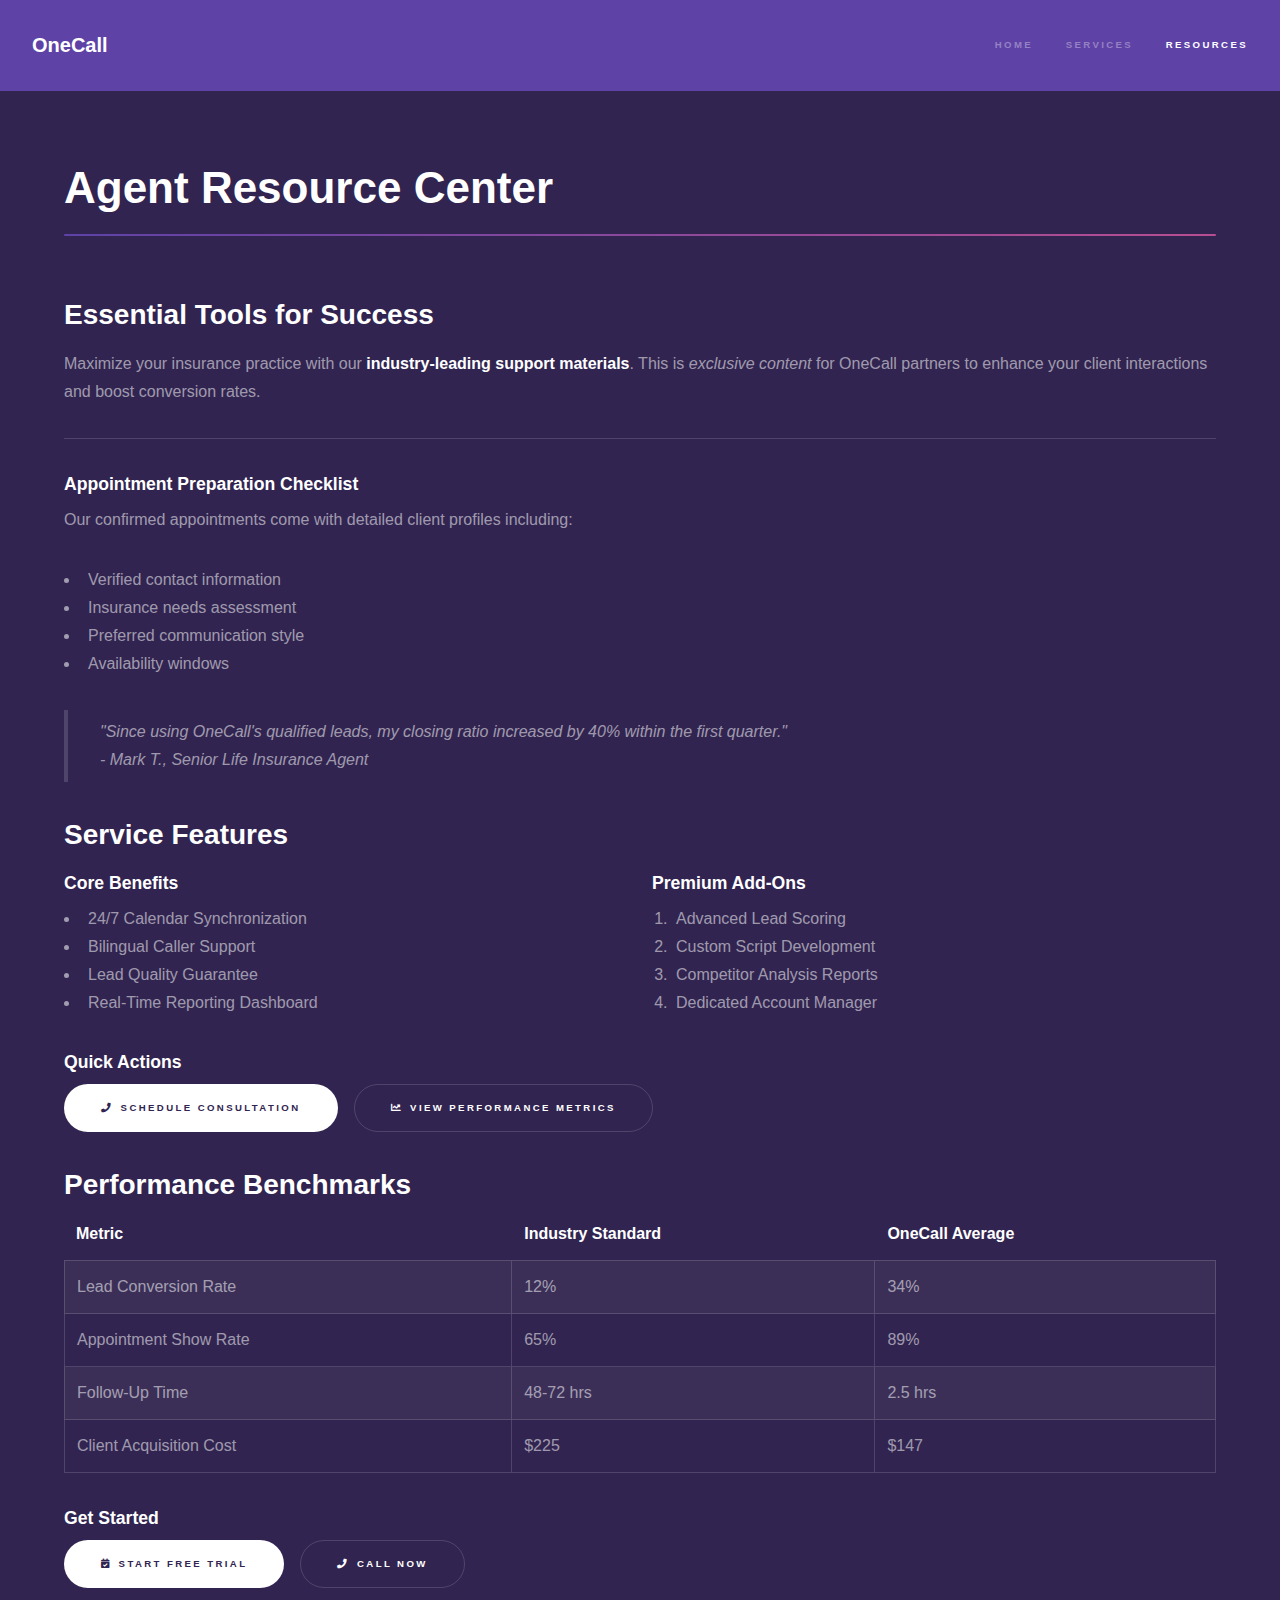
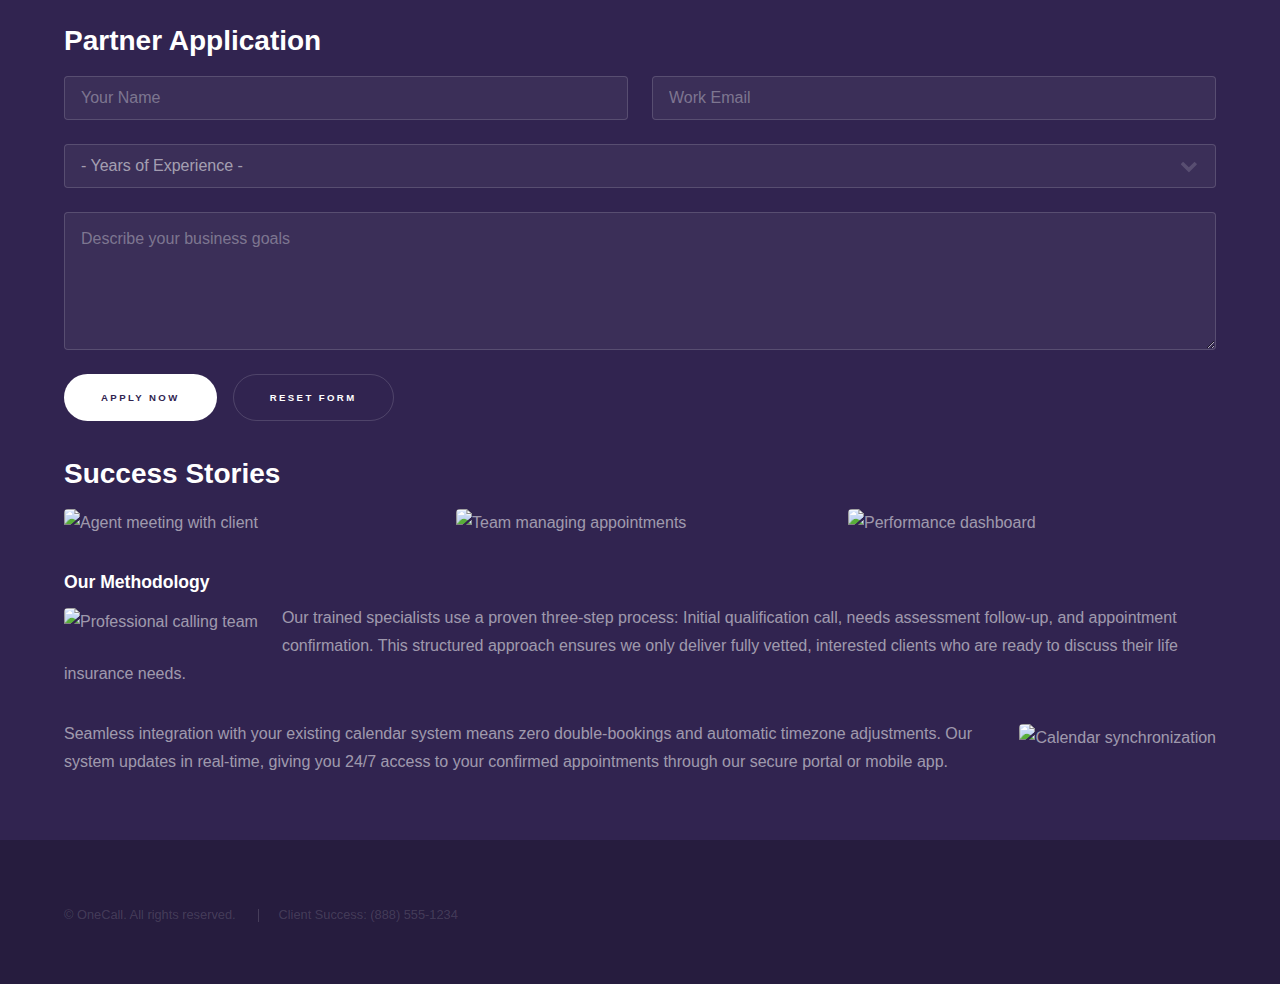
==== commit abfda410: "Update elements.html" ====
--- a/elements.html
+++ b/elements.html
@@ -6,7 +6,7 @@
 -->
 <html>
 	<head>
-		<title>Elements - Hyperspace by HTML5 UP</title>
+		<title>Agent Resources - OneCall</title>
 		<meta charset="utf-8" />
 		<meta name="viewport" content="width=device-width, initial-scale=1, user-scalable=no" />
 		<link rel="stylesheet" href="assets/css/main.css" />
@@ -16,12 +16,12 @@
 
 		<!-- Header -->
 			<header id="header">
-				<a href="index.html" class="title">Hyperspace</a>
+				<a href="index.html" class="title">OneCall</a>
 				<nav>
 					<ul>
 						<li><a href="index.html">Home</a></li>
-						<li><a href="generic.html">Generic</a></li>
-						<li><a href="elements.html"  class="active">Elements</a></li>
+						<li><a href="generic.html">Services</a></li>
+						<li><a href="elements.html" class="active">Resources</a></li>
 					</ul>
 				</nav>
 			</header>
@@ -32,281 +32,128 @@
 				<!-- Main -->
 					<section id="main" class="wrapper">
 						<div class="inner">
-							<h1 class="major">Elements</h1>
+							<h1 class="major">Agent Resource Center</h1>
 
 							<!-- Text -->
 								<section>
-									<h2>Text</h2>
-									<p>This is <b>bold</b> and this is <strong>strong</strong>. This is <i>italic</i> and this is <em>emphasized</em>.
-									This is <sup>superscript</sup> text and this is <sub>subscript</sub> text.
-									This is <u>underlined</u> and this is code: <code>for (;;) { ... }</code>. Finally, <a href="#">this is a link</a>.</p>
+									<h2>Essential Tools for Success</h2>
+									<p>Maximize your insurance practice with our <strong>industry-leading support materials</strong>. This is <em>exclusive content</em> for OneCall partners to enhance your client interactions and boost conversion rates.</p>
 									<hr />
-									<p>Nunc lacinia ante nunc ac lobortis. Interdum adipiscing gravida odio porttitor sem non mi integer non faucibus ornare mi ut ante amet placerat aliquet. Volutpat eu sed ante lacinia sapien lorem accumsan varius montes viverra nibh in adipiscing blandit tempus accumsan.</p>
-									<hr />
-									<h2>Heading Level 2</h2>
-									<h3>Heading Level 3</h3>
-									<h4>Heading Level 4</h4>
-									<hr />
-									<h3>Blockquote</h3>
-									<blockquote>Fringilla nisl. Donec accumsan interdum nisi, quis tincidunt felis sagittis eget tempus euismod. Vestibulum ante ipsum primis in faucibus vestibulum. Blandit adipiscing eu felis iaculis volutpat ac adipiscing accumsan faucibus. Vestibulum ante ipsum primis in faucibus lorem ipsum dolor sit amet nullam adipiscing eu felis.</blockquote>
-									<h3>Preformatted</h3>
-									<pre><code>i = 0;
-
-while (!deck.isInOrder()) {
-    print 'Iteration ' + i;
-    deck.shuffle();
-    i++;
-}
-
-print 'It took ' + i + ' iterations to sort the deck.';</code></pre>
+									<h3>Appointment Preparation Checklist</h3>
+									<p>Our confirmed appointments come with detailed client profiles including:</p>
+									<ul>
+										<li>Verified contact information</li>
+										<li>Insurance needs assessment</li>
+										<li>Preferred communication style</li>
+										<li>Availability windows</li>
+									</ul>
+									<blockquote>"Since using OneCall's qualified leads, my closing ratio increased by 40% within the first quarter." <br>- Mark T., Senior Life Insurance Agent</blockquote>
 								</section>
 
 							<!-- Lists -->
 								<section>
-									<h2>Lists</h2>
+									<h2>Service Features</h2>
 									<div class="row">
 										<div class="col-6 col-12-medium">
-											<h3>Unordered</h3>
+											<h3>Core Benefits</h3>
 											<ul>
-												<li>Dolor pulvinar etiam.</li>
-												<li>Sagittis adipiscing.</li>
-												<li>Felis enim feugiat.</li>
+												<li>24/7 Calendar Synchronization</li>
+												<li>Bilingual Caller Support</li>
+												<li>Lead Quality Guarantee</li>
+												<li>Real-Time Reporting Dashboard</li>
 											</ul>
-											<h3>Alternate</h3>
-											<ul class="alt">
-												<li>Dolor pulvinar etiam.</li>
-												<li>Sagittis adipiscing.</li>
-												<li>Felis enim feugiat.</li>
-											</ul>
 										</div>
 										<div class="col-6 col-12-medium">
-											<h3>Ordered</h3>
+											<h3>Premium Add-Ons</h3>
 											<ol>
-												<li>Dolor pulvinar etiam.</li>
-												<li>Etiam vel felis viverra.</li>
-												<li>Felis enim feugiat.</li>
-												<li>Dolor pulvinar etiam.</li>
-												<li>Etiam vel felis lorem.</li>
-												<li>Felis enim et feugiat.</li>
+												<li>Advanced Lead Scoring</li>
+												<li>Custom Script Development</li>
+												<li>Competitor Analysis Reports</li>
+												<li>Dedicated Account Manager</li>
 											</ol>
-											<h3>Icons</h3>
-											<ul class="icons">
-												<li><a href="#" class="icon brands fa-twitter"><span class="label">Twitter</span></a></li>
-												<li><a href="#" class="icon brands fa-facebook-f"><span class="label">Facebook</span></a></li>
-												<li><a href="#" class="icon brands fa-instagram"><span class="label">Instagram</span></a></li>
-												<li><a href="#" class="icon brands fa-github"><span class="label">Github</span></a></li>
-											</ul>
 										</div>
 									</div>
-									<h2>Actions</h2>
-									<div class="row">
-										<div class="col-6 col-12-medium">
-											<ul class="actions">
-												<li><a href="#" class="button primary">Default</a></li>
-												<li><a href="#" class="button">Default</a></li>
-											</ul>
-											<ul class="actions small">
-												<li><a href="#" class="button primary small">Small</a></li>
-												<li><a href="#" class="button small">Small</a></li>
-											</ul>
-											<ul class="actions stacked">
-												<li><a href="#" class="button primary">Default</a></li>
-												<li><a href="#" class="button">Default</a></li>
-											</ul>
-											<ul class="actions stacked">
-												<li><a href="#" class="button primary small">Small</a></li>
-												<li><a href="#" class="button small">Small</a></li>
-											</ul>
-										</div>
-										<div class="col-6 col-12-medium">
-											<ul class="actions stacked">
-												<li><a href="#" class="button primary fit">Default</a></li>
-												<li><a href="#" class="button fit">Default</a></li>
-											</ul>
-											<ul class="actions stacked">
-												<li><a href="#" class="button primary small fit">Small</a></li>
-												<li><a href="#" class="button small fit">Small</a></li>
-											</ul>
-										</div>
-									</div>
+									<h3>Quick Actions</h3>
+									<ul class="actions">
+										<li><a href="#contact" class="button primary icon solid fa-phone">Schedule Consultation</a></li>
+										<li><a href="generic.html#metrics" class="button icon solid fa-chart-line">View Performance Metrics</a></li>
+									</ul>
 								</section>
 
 							<!-- Table -->
 								<section>
-									<h2>Table</h2>
-									<h3>Default</h3>
-									<div class="table-wrapper">
-										<table>
-											<thead>
-												<tr>
-													<th>Name</th>
-													<th>Description</th>
-													<th>Price</th>
-												</tr>
-											</thead>
-											<tbody>
-												<tr>
-													<td>Item One</td>
-													<td>Ante turpis integer aliquet porttitor.</td>
-													<td>29.99</td>
-												</tr>
-												<tr>
-													<td>Item Two</td>
-													<td>Vis ac commodo adipiscing arcu aliquet.</td>
-													<td>19.99</td>
-												</tr>
-												<tr>
-													<td>Item Three</td>
-													<td> Morbi faucibus arcu accumsan lorem.</td>
-													<td>29.99</td>
-												</tr>
-												<tr>
-													<td>Item Four</td>
-													<td>Vitae integer tempus condimentum.</td>
-													<td>19.99</td>
-												</tr>
-												<tr>
-													<td>Item Five</td>
-													<td>Ante turpis integer aliquet porttitor.</td>
-													<td>29.99</td>
-												</tr>
-											</tbody>
-											<tfoot>
-												<tr>
-													<td colspan="2"></td>
-													<td>100.00</td>
-												</tr>
-											</tfoot>
-										</table>
-									</div>
-
-									<h3>Alternate</h3>
+									<h2>Performance Benchmarks</h2>
 									<div class="table-wrapper">
 										<table class="alt">
 											<thead>
 												<tr>
-													<th>Name</th>
-													<th>Description</th>
-													<th>Price</th>
+													<th>Metric</th>
+													<th>Industry Standard</th>
+													<th>OneCall Average</th>
 												</tr>
 											</thead>
 											<tbody>
 												<tr>
-													<td>Item One</td>
-													<td>Ante turpis integer aliquet porttitor.</td>
-													<td>29.99</td>
-												</tr>
-												<tr>
-													<td>Item Two</td>
-													<td>Vis ac commodo adipiscing arcu aliquet.</td>
-													<td>19.99</td>
-												</tr>
-												<tr>
-													<td>Item Three</td>
-													<td> Morbi faucibus arcu accumsan lorem.</td>
-													<td>29.99</td>
-												</tr>
-												<tr>
-													<td>Item Four</td>
-													<td>Vitae integer tempus condimentum.</td>
-													<td>19.99</td>
-												</tr>
-												<tr>
-													<td>Item Five</td>
-													<td>Ante turpis integer aliquet porttitor.</td>
-													<td>29.99</td>
+													<td>Lead Conversion Rate</td>
+													<td>12%</td>
+													<td>34%</td>
+												</tr>
+												<tr>
+													<td>Appointment Show Rate</td>
+													<td>65%</td>
+													<td>89%</td>
+												</tr>
+												<tr>
+													<td>Follow-Up Time</td>
+													<td>48-72 hrs</td>
+													<td>2.5 hrs</td>
+												</tr>
+												<tr>
+													<td>Client Acquisition Cost</td>
+													<td>$225</td>
+													<td>$147</td>
 												</tr>
 											</tbody>
-											<tfoot>
-												<tr>
-													<td colspan="2"></td>
-													<td>100.00</td>
-												</tr>
-											</tfoot>
 										</table>
 									</div>
 								</section>
 
 							<!-- Buttons -->
 								<section>
-									<h3>Buttons</h3>
+									<h3>Get Started</h3>
 									<ul class="actions">
-										<li><a href="#" class="button primary">Primary</a></li>
-										<li><a href="#" class="button">Default</a></li>
+										<li><a href="#contact" class="button primary icon solid fa-calendar-check">Start Free Trial</a></li>
+										<li><a href="tel:888-555-1234" class="button icon solid fa-phone">Call Now</a></li>
 									</ul>
-									<ul class="actions">
-										<li><a href="#" class="button large">Large</a></li>
-										<li><a href="#" class="button">Default</a></li>
-										<li><a href="#" class="button small">Small</a></li>
-									</ul>
-									<ul class="actions fit">
-										<li><a href="#" class="button primary fit">Fit</a></li>
-										<li><a href="#" class="button fit">Fit</a></li>
-										<li><a href="#" class="button fit">Fit</a></li>
-									</ul>
-									<ul class="actions fit small">
-										<li><a href="#" class="button primary fit small">Fit + Small</a></li>
-										<li><a href="#" class="button fit small">Fit + Small</a></li>
-										<li><a href="#" class="button fit small">Fit + Small</a></li>
-									</ul>
-									<ul class="actions">
-										<li><a href="#" class="button primary icon solid fa-download">Icon</a></li>
-										<li><a href="#" class="button icon solid fa-upload">Icon</a></li>
-										<li><a href="#" class="button icon solid fa-save">Icon</a></li>
-									</ul>
-									<ul class="actions">
-										<li><span class="button primary disabled">Disabled</span></li>
-										<li><span class="button disabled">Disabled</span></li>
-									</ul>
 								</section>
 
 							<!-- Form -->
 								<section>
-									<h2>Form</h2>
+									<h2>Partner Application</h2>
 									<form method="post" action="#">
 										<div class="row gtr-uniform">
 											<div class="col-6 col-12-xsmall">
-												<input type="text" name="demo-name" id="demo-name" value="" placeholder="Name" />
+												<input type="text" name="name" id="name" placeholder="Your Name" />
 											</div>
 											<div class="col-6 col-12-xsmall">
-												<input type="email" name="demo-email" id="demo-email" value="" placeholder="Email" />
+												<input type="email" name="email" id="email" placeholder="Work Email" />
 											</div>
 											<div class="col-12">
-												<select name="demo-category" id="demo-category">
-													<option value="">- Category -</option>
-													<option value="1">Manufacturing</option>
-													<option value="1">Shipping</option>
-													<option value="1">Administration</option>
-													<option value="1">Human Resources</option>
+												<select name="experience" id="experience">
+													<option value="">- Years of Experience -</option>
+													<option value="1">0-2 Years</option>
+													<option value="2">3-5 Years</option>
+													<option value="3">6-10 Years</option>
+													<option value="4">10+ Years</option>
 												</select>
 											</div>
-											<div class="col-4 col-12-small">
-												<input type="radio" id="demo-priority-low" name="demo-priority" checked>
-												<label for="demo-priority-low">Low</label>
-											</div>
-											<div class="col-4 col-12-small">
-												<input type="radio" id="demo-priority-normal" name="demo-priority">
-												<label for="demo-priority-normal">Normal</label>
-											</div>
-											<div class="col-4 col-12-small">
-												<input type="radio" id="demo-priority-high" name="demo-priority">
-												<label for="demo-priority-high">High</label>
-											</div>
-											<div class="col-6 col-12-small">
-												<input type="checkbox" id="demo-copy" name="demo-copy">
-												<label for="demo-copy">Email me a copy</label>
-											</div>
-											<div class="col-6 col-12-small">
-												<input type="checkbox" id="demo-human" name="demo-human" checked>
-												<label for="demo-human">Not a robot</label>
-											</div>
 											<div class="col-12">
-												<textarea name="demo-message" id="demo-message" placeholder="Enter your message" rows="6"></textarea>
+												<textarea name="goals" id="goals" placeholder="Describe your business goals" rows="4"></textarea>
 											</div>
 											<div class="col-12">
 												<ul class="actions">
-													<li><input type="submit" value="Send Message" class="primary" /></li>
-													<li><input type="reset" value="Reset" /></li>
+													<li><input type="submit" value="Apply Now" class="primary" /></li>
+													<li><input type="reset" value="Reset Form" /></li>
 												</ul>
 											</div>
 										</div>
@@ -315,25 +162,17 @@
 
 							<!-- Image -->
 								<section>
-									<h2>Image</h2>
-									<h3>Fit</h3>
+									<h2>Success Stories</h2>
 									<div class="box alt">
 										<div class="row gtr-uniform">
-											<div class="col-12"><span class="image fit"><img src="images/pic04.jpg" alt="" /></span></div>
-											<div class="col-4"><span class="image fit"><img src="images/pic01.jpg" alt="" /></span></div>
-											<div class="col-4"><span class="image fit"><img src="images/pic02.jpg" alt="" /></span></div>
-											<div class="col-4"><span class="image fit"><img src="images/pic03.jpg" alt="" /></span></div>
-											<div class="col-4"><span class="image fit"><img src="images/pic03.jpg" alt="" /></span></div>
-											<div class="col-4"><span class="image fit"><img src="images/pic01.jpg" alt="" /></span></div>
-											<div class="col-4"><span class="image fit"><img src="images/pic02.jpg" alt="" /></span></div>
-											<div class="col-4"><span class="image fit"><img src="images/pic02.jpg" alt="" /></span></div>
-											<div class="col-4"><span class="image fit"><img src="images/pic03.jpg" alt="" /></span></div>
-											<div class="col-4"><span class="image fit"><img src="images/pic01.jpg" alt="" /></span></div>
+											<div class="col-4"><span class="image fit"><img src="images/agent-client.jpg" alt="Agent meeting with client" /></span></div>
+											<div class="col-4"><span class="image fit"><img src="images/team-workflow.jpg" alt="Team managing appointments" /></span></div>
+											<div class="col-4"><span class="image fit"><img src="images/dashboard.jpg" alt="Performance dashboard" /></span></div>
 										</div>
 									</div>
-									<h3>Left &amp; Right</h3>
-									<p><span class="image left"><img src="images/pic05.jpg" alt="" /></span>Fringilla nisl. Donec accumsan interdum nisi, quis tincidunt felis sagittis eget. tempus euismod. Vestibulum ante ipsum primis in faucibus vestibulum. Blandit adipiscing eu felis iaculis volutpat ac adipiscing accumsan eu faucibus. Integer ac pellentesque praesent tincidunt felis sagittis eget. tempus euismod. Vestibulum ante ipsum primis in faucibus vestibulum. Blandit adipiscing eu felis iaculis volutpat ac adipiscing accumsan eu faucibus. Integer ac pellentesque praesent. Donec accumsan interdum nisi, quis tincidunt felis sagittis eget. tempus euismod. Vestibulum ante ipsum primis in faucibus vestibulum. Blandit adipiscing eu felis iaculis volutpat ac adipiscing accumsan eu faucibus. Integer ac pellentesque praesent tincidunt felis sagittis eget. tempus euismod. Vestibulum ante ipsum primis in faucibus vestibulum. Blandit adipiscing eu felis iaculis volutpat ac adipiscing accumsan eu faucibus. Integer ac pellentesque praesent. Blandit adipiscing eu felis iaculis volutpat ac adipiscing accumsan eu faucibus. Integer ac pellentesque praesent tincidunt felis sagittis eget. tempus euismod. Vestibulum ante ipsum primis in faucibus vestibulum. Blandit adipiscing eu felis iaculis volutpat ac adipiscing accumsan eu faucibus. Integer ac pellentesque praesent.</p>
-									<p><span class="image right"><img src="images/pic06.jpg" alt="" /></span>Fringilla nisl. Donec accumsan interdum nisi, quis tincidunt felis sagittis eget. tempus euismod. Vestibulum ante ipsum primis in faucibus vestibulum. Blandit adipiscing eu felis iaculis volutpat ac adipiscing accumsan eu faucibus. Integer ac pellentesque praesent tincidunt felis sagittis eget. tempus euismod. Vestibulum ante ipsum primis in faucibus vestibulum. Blandit adipiscing eu felis iaculis volutpat ac adipiscing accumsan eu faucibus. Integer ac pellentesque praesent. Donec accumsan interdum nisi, quis tincidunt felis sagittis eget. tempus euismod. Vestibulum ante ipsum primis in faucibus vestibulum. Blandit adipiscing eu felis iaculis volutpat ac adipiscing accumsan eu faucibus. Integer ac pellentesque praesent tincidunt felis sagittis eget. tempus euismod. Vestibulum ante ipsum primis in faucibus vestibulum. Blandit adipiscing eu felis iaculis volutpat ac adipiscing accumsan eu faucibus. Integer ac pellentesque praesent. Blandit adipiscing eu felis iaculis volutpat ac adipiscing accumsan eu faucibus. Integer ac pellentesque praesent tincidunt felis sagittis eget. tempus euismod. Vestibulum ante ipsum primis in faucibus vestibulum. Blandit adipiscing eu felis iaculis volutpat ac adipiscing accumsan eu faucibus. Integer ac pellentesque praesent.</p>
+									<h3>Our Methodology</h3>
+									<p><span class="image left"><img src="images/calling-team.jpg" alt="Professional calling team" /></span>Our trained specialists use a proven three-step process: Initial qualification call, needs assessment follow-up, and appointment confirmation. This structured approach ensures we only deliver fully vetted, interested clients who are ready to discuss their life insurance needs.</p>
+									<p><span class="image right"><img src="images/calendar-sync.jpg" alt="Calendar synchronization" /></span>Seamless integration with your existing calendar system means zero double-bookings and automatic timezone adjustments. Our system updates in real-time, giving you 24/7 access to your confirmed appointments through our secure portal or mobile app.</p>
 								</section>
 
 						</div>
@@ -345,7 +184,8 @@
 			<footer id="footer" class="wrapper alt">
 				<div class="inner">
 					<ul class="menu">
-						<li>&copy; Untitled. All rights reserved.</li><li>Design: <a href="http://html5up.net">HTML5 UP</a></li>
+						<li>&copy; OneCall. All rights reserved.</li>
+						<li>Client Success: (888) 555-1234</li>
 					</ul>
 				</div>
 			</footer>
@@ -360,4 +200,4 @@
 			<script src="assets/js/main.js"></script>
 
 	</body>
-</html>+</html>
